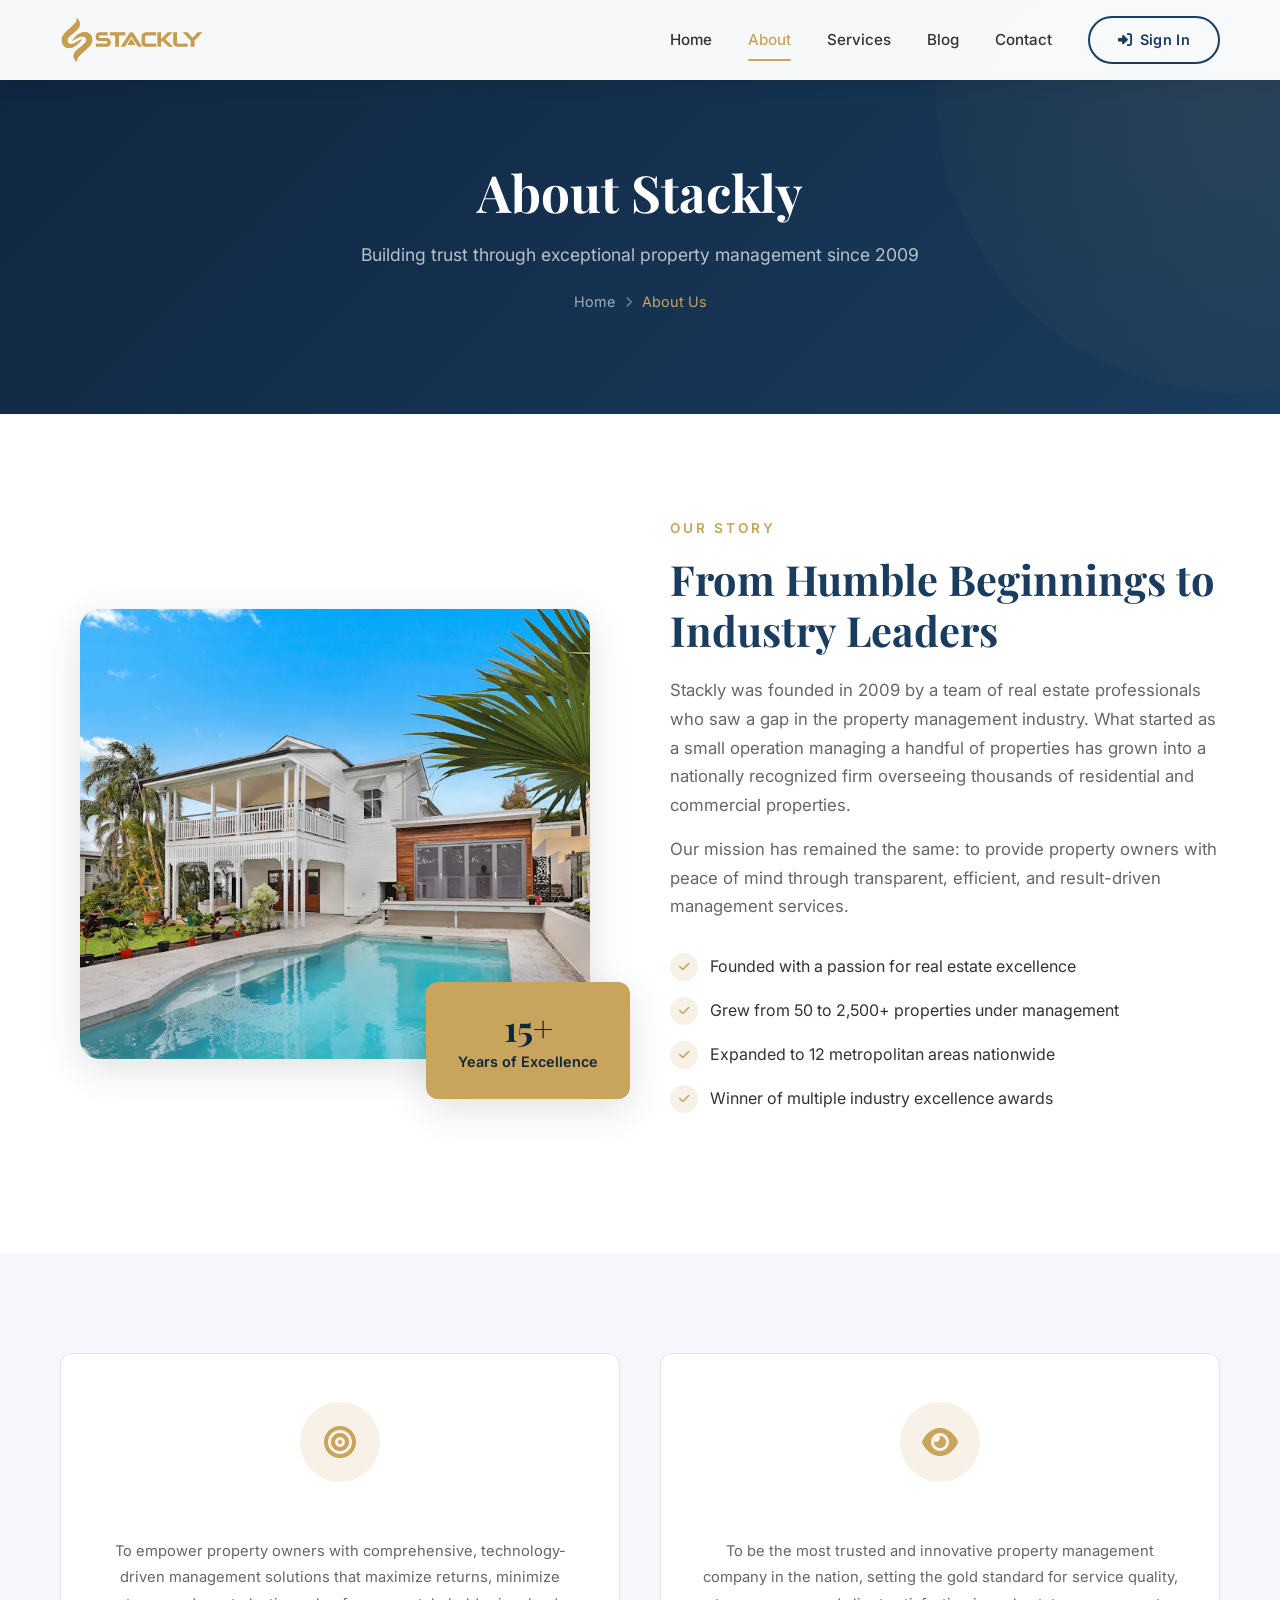
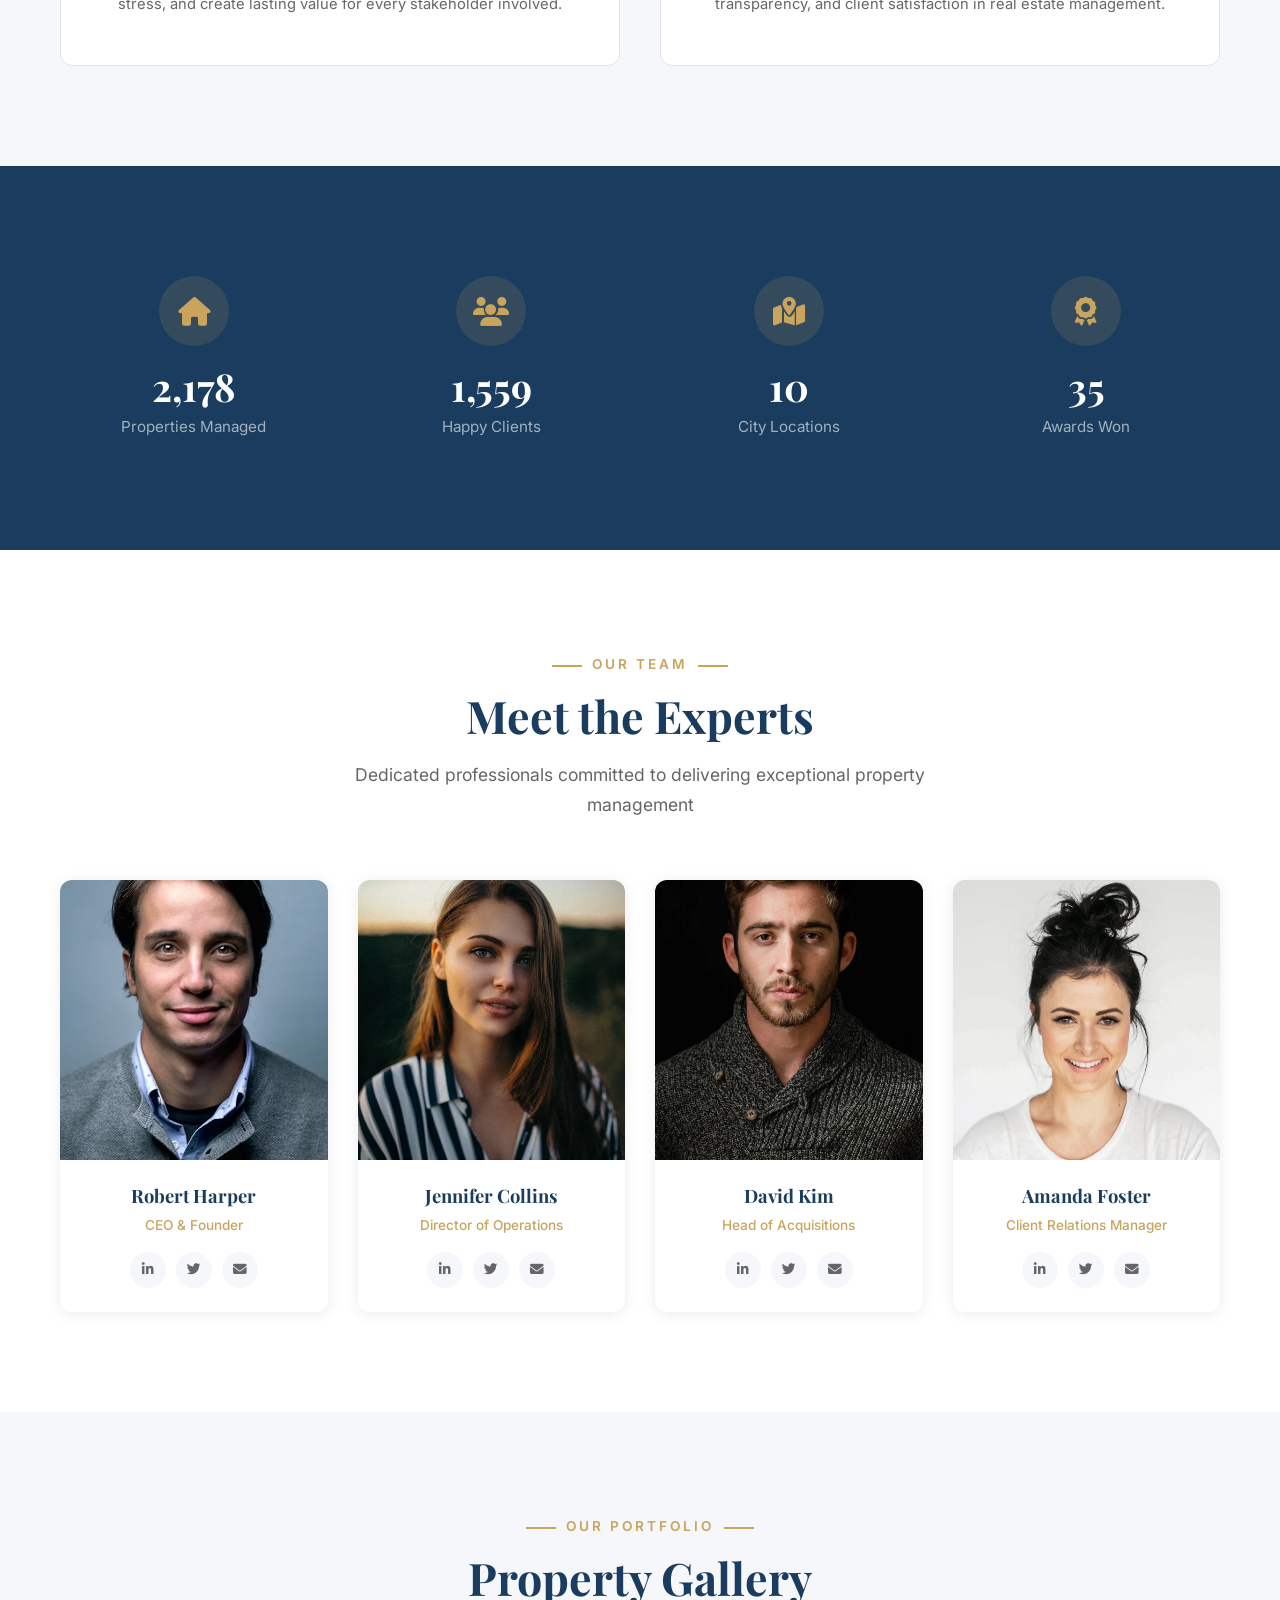
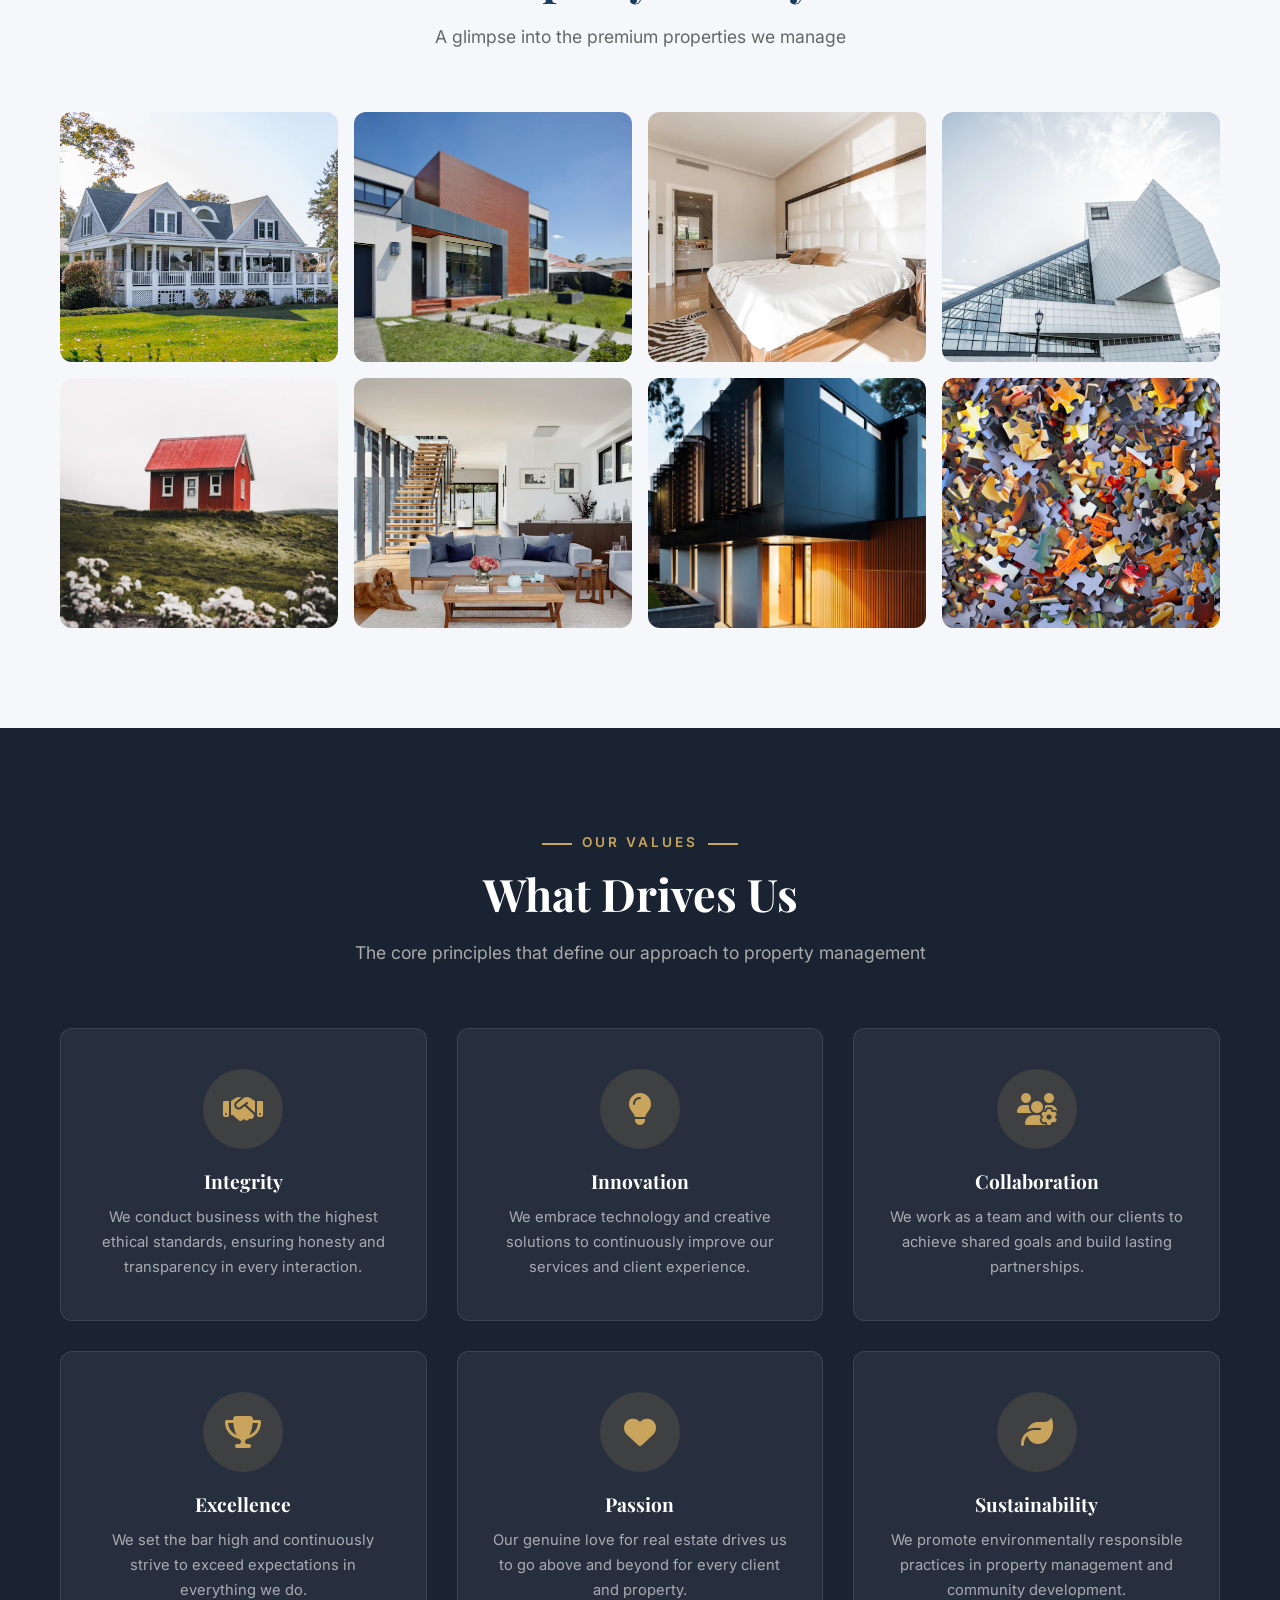
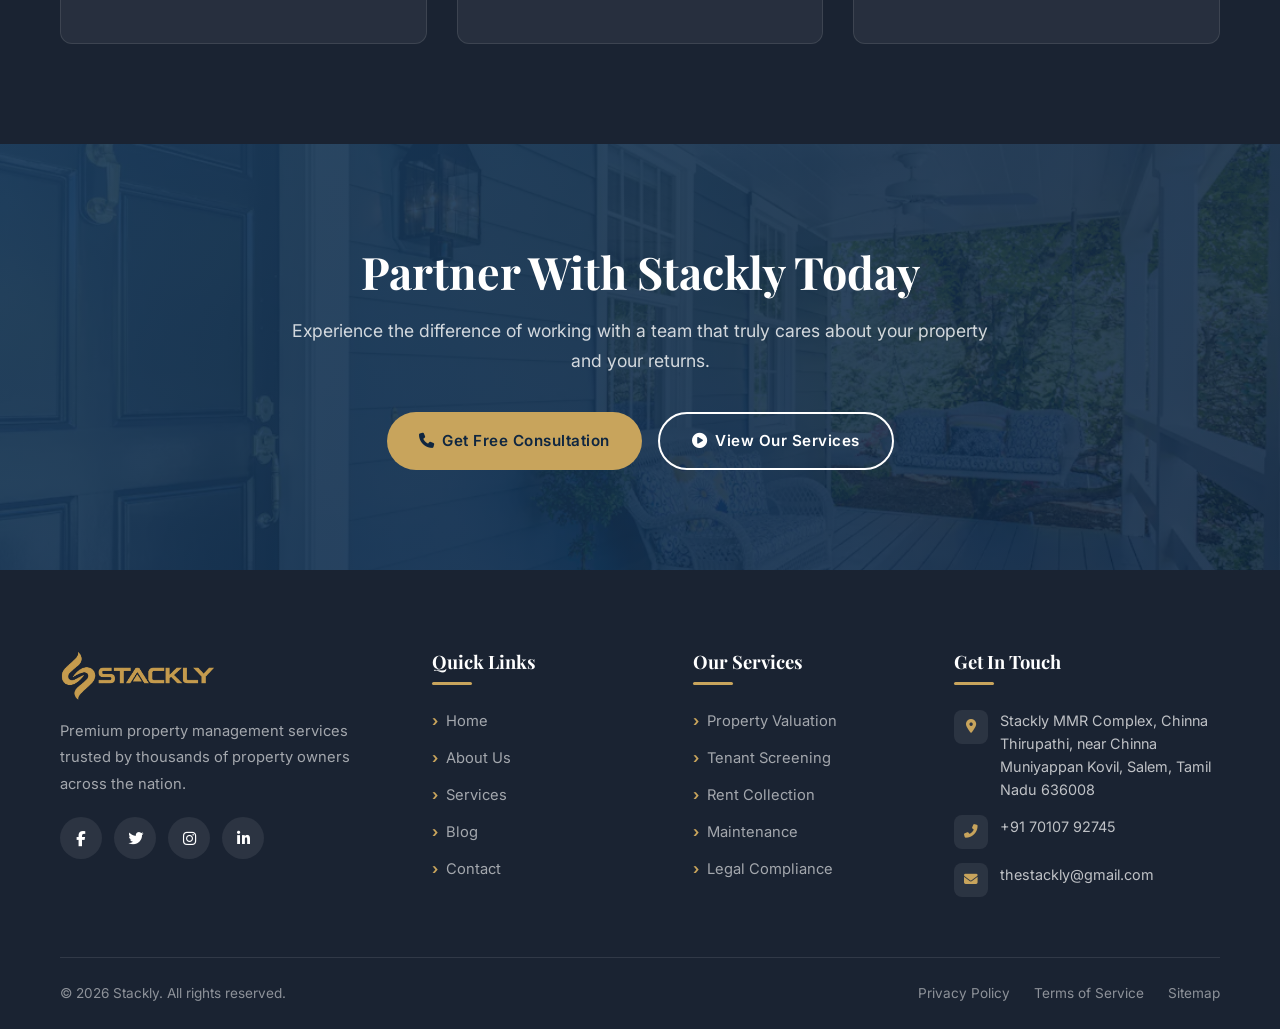
==== about.html @ ff8f80fa "Add files via upload" ====
<!DOCTYPE html>
<html lang="en">
<head>
  <meta charset="UTF-8">
  <meta name="viewport" content="width=device-width, initial-scale=1.0">
  <title>About Us - Stackly Property Management</title>
  <link rel="preconnect" href="https://fonts.googleapis.com">
  <link href="https://fonts.googleapis.com/css2?family=Inter:wght@400;500;600;700&family=Playfair+Display:wght@400;600;700&display=swap" rel="stylesheet">
  <link rel="stylesheet" href="https://cdnjs.cloudflare.com/ajax/libs/font-awesome/6.5.1/css/all.min.css">
  <link rel="stylesheet" href="css/style.css">
</head>
<body>

  <div class="preloader" id="preloader"><div class="preloader-spinner"></div></div>

  <!-- Navigation -->
  <header class="header scrolled" id="header">
    <div class="container">
      <a href="index.html" class="logo">
        <img src="Assets/logo.webp" alt="Stackly" class="logo-img">
      </a>
      <nav class="nav-links" id="navLinks">
        <button class="nav-close" id="navClose" aria-label="Close menu"><i class="fas fa-times"></i></button>
        <a href="index.html">Home</a>
        <a href="about.html" class="active">About</a>
        <a href="services.html">Services</a>
        <a href="blog.html">Blog</a>
        <a href="contact.html">Contact</a>
        <a href="sign-in.html" class="nav-signin"><i class="fas fa-sign-in-alt"></i> Sign In</a>
      </nav>
      <div class="menu-toggle" id="menuToggle"><span></span><span></span><span></span></div>
    </div>
  </header>
  <div class="nav-overlay" id="navOverlay"></div>

  <!-- Section 1: Page Hero -->
  <section class="page-hero">
    <div class="container">
      <h1>About Stackly</h1>
      <p>Building trust through exceptional property management since 2009</p>
      <div class="breadcrumb">
        <a href="404.html">Home</a>
        <i class="fas fa-chevron-right" style="font-size:0.7rem; color:rgba(255,255,255,0.4);"></i>
        <span>About Us</span>
      </div>
    </div>
  </section>

  <!-- Section 2: Story / Split -->
  <section class="section">
    <div class="container">
      <div class="split-section">
        <div class="split-images animate-on-scroll">
          <div class="main-img">
            <img src="Assets/story.webp" alt="Our Story">
          </div>
          <div class="floating-card">
            <h3>15+</h3>
            <p>Years of Excellence</p>
          </div>
        </div>
        <div class="split-content animate-on-scroll animate-delay-2">
          <span class="subtitle">Our Story</span>
          <h2>From Humble Beginnings to Industry Leaders</h2>
          <p>Stackly was founded in 2009 by a team of real estate professionals who saw a gap in the property management industry. What started as a small operation managing a handful of properties has grown into a nationally recognized firm overseeing thousands of residential and commercial properties.</p>
          <p>Our mission has remained the same: to provide property owners with peace of mind through transparent, efficient, and result-driven management services.</p>
          <ul class="check-list">
            <li><i class="fas fa-check"></i> Founded with a passion for real estate excellence</li>
            <li><i class="fas fa-check"></i> Grew from 50 to 2,500+ properties under management</li>
            <li><i class="fas fa-check"></i> Expanded to 12 metropolitan areas nationwide</li>
            <li><i class="fas fa-check"></i> Winner of multiple industry excellence awards</li>
          </ul>
        </div>
      </div>
    </div>
  </section>

  <!-- Section 3: Mission & Vision -->
  <section class="section section-alt">
    <div class="container">
      <div style="display:grid; grid-template-columns:1fr 1fr; gap:40px;">
        <div class="why-card animate-on-scroll" style="background:var(--bg-card); border:1px solid var(--border); border-radius:var(--radius); padding:48px 36px; text-align:center;">
          <div class="icon" style="background:rgba(200,164,92,0.15); margin:0 auto 20px;"><i class="fas fa-bullseye"></i></div>
          <h3>Our Mission</h3>
          <p style="color:var(--text-light); line-height:1.8;">To empower property owners with comprehensive, technology-driven management solutions that maximize returns, minimize stress, and create lasting value for every stakeholder involved.</p>
        </div>
        <div class="why-card animate-on-scroll animate-delay-1" style="background:var(--bg-card); border:1px solid var(--border); border-radius:var(--radius); padding:48px 36px; text-align:center;">
          <div class="icon" style="background:rgba(200,164,92,0.15); margin:0 auto 20px;"><i class="fas fa-eye"></i></div>
          <h3>Our Vision</h3>
          <p style="color:var(--text-light); line-height:1.8;">To be the most trusted and innovative property management company in the nation, setting the gold standard for service quality, transparency, and client satisfaction in real estate management.</p>
        </div>
      </div>
    </div>
  </section>

  <!-- Section 4: Stats -->
  <section class="stats-section">
    <div class="container">
      <div class="stats-grid">
        <div class="stat-item animate-on-scroll">
          <div class="stat-icon"><i class="fas fa-home"></i></div>
          <h3 class="counter" data-target="2547">0</h3>
          <p>Properties Managed</p>
        </div>
        <div class="stat-item animate-on-scroll animate-delay-1">
          <div class="stat-icon"><i class="fas fa-users"></i></div>
          <h3 class="counter" data-target="1823">0</h3>
          <p>Happy Clients</p>
        </div>
        <div class="stat-item animate-on-scroll animate-delay-2">
          <div class="stat-icon"><i class="fas fa-map-marked-alt"></i></div>
          <h3 class="counter" data-target="12">0</h3>
          <p>City Locations</p>
        </div>
        <div class="stat-item animate-on-scroll animate-delay-3">
          <div class="stat-icon"><i class="fas fa-award"></i></div>
          <h3 class="counter" data-target="42">0</h3>
          <p>Awards Won</p>
        </div>
      </div>
    </div>
  </section>

  <!-- Section 5: Team -->
  <section class="section">
    <div class="container">
      <div class="section-header animate-on-scroll">
        <span class="subtitle">Our Team</span>
        <h2>Meet the Experts</h2>
        <p>Dedicated professionals committed to delivering exceptional property management</p>
      </div>
      <div class="team-grid">
        <div class="team-card animate-on-scroll">
          <div class="team-card-img">
            <img src="Assets/team-1.webp" alt="Robert Harper">
          </div>
          <div class="team-card-info">
            <h3>Robert Harper</h3>
            <span>CEO & Founder</span>
            <div class="team-social">
              <a href="404.html"><i class="fab fa-linkedin-in"></i></a>
              <a href="404.html"><i class="fab fa-twitter"></i></a>
              <a href="404.html"><i class="fas fa-envelope"></i></a>
            </div>
          </div>
        </div>
        <div class="team-card animate-on-scroll animate-delay-1">
          <div class="team-card-img">
            <img src="Assets/team-2.webp" alt="Jennifer Collins">
          </div>
          <div class="team-card-info">
            <h3>Jennifer Collins</h3>
            <span>Director of Operations</span>
            <div class="team-social">
              <a href="404.html"><i class="fab fa-linkedin-in"></i></a>
              <a href="404.html"><i class="fab fa-twitter"></i></a>
              <a href="404.html"><i class="fas fa-envelope"></i></a>
            </div>
          </div>
        </div>
        <div class="team-card animate-on-scroll animate-delay-2">
          <div class="team-card-img">
            <img src="Assets/team-3.webp" alt="David Kim">
          </div>
          <div class="team-card-info">
            <h3>David Kim</h3>
            <span>Head of Acquisitions</span>
            <div class="team-social">
              <a href="404.html"><i class="fab fa-linkedin-in"></i></a>
              <a href="404.html"><i class="fab fa-twitter"></i></a>
              <a href="404.html"><i class="fas fa-envelope"></i></a>
            </div>
          </div>
        </div>
        <div class="team-card animate-on-scroll animate-delay-3">
          <div class="team-card-img">
            <img src="Assets/team-4.webp" alt="Amanda Foster">
          </div>
          <div class="team-card-info">
            <h3>Amanda Foster</h3>
            <span>Client Relations Manager</span>
            <div class="team-social">
              <a href="404.html"><i class="fab fa-linkedin-in"></i></a>
              <a href="404.html"><i class="fab fa-twitter"></i></a>
              <a href="404.html"><i class="fas fa-envelope"></i></a>
            </div>
          </div>
        </div>
      </div>
    </div>
  </section>

  <!-- Section 6: Gallery -->
  <section class="section section-alt">
    <div class="container">
      <div class="section-header animate-on-scroll">
        <span class="subtitle">Our Portfolio</span>
        <h2>Property Gallery</h2>
        <p>A glimpse into the premium properties we manage</p>
      </div>
      <div class="gallery-grid">
        <div class="gallery-item animate-on-scroll">
          <img src="Assets/gallery-1.webp" alt="Property 1">
          <div class="gallery-overlay"><i class="fas fa-plus"></i></div>
        </div>
        <div class="gallery-item animate-on-scroll animate-delay-1">
          <img src="Assets/gallery-2.webp" alt="Property 2">
          <div class="gallery-overlay"><i class="fas fa-plus"></i></div>
        </div>
        <div class="gallery-item animate-on-scroll animate-delay-2">
          <img src="Assets/gallery-3.webp" alt="Property 3">
          <div class="gallery-overlay"><i class="fas fa-plus"></i></div>
        </div>
        <div class="gallery-item animate-on-scroll animate-delay-3">
          <img src="Assets/gallery-4.webp" alt="Property 4">
          <div class="gallery-overlay"><i class="fas fa-plus"></i></div>
        </div>
        <div class="gallery-item animate-on-scroll">
          <img src="Assets/gallery-5.webp" alt="Property 5">
          <div class="gallery-overlay"><i class="fas fa-plus"></i></div>
        </div>
        <div class="gallery-item animate-on-scroll animate-delay-1">
          <img src="Assets/gallery-6.webp" alt="Property 6">
          <div class="gallery-overlay"><i class="fas fa-plus"></i></div>
        </div>
        <div class="gallery-item animate-on-scroll animate-delay-2">
          <img src="Assets/gallery-7.webp" alt="Property 7">
          <div class="gallery-overlay"><i class="fas fa-plus"></i></div>
        </div>
        <div class="gallery-item animate-on-scroll animate-delay-3">
          <img src="Assets/gallery-8.webp" alt="Property 8">
          <div class="gallery-overlay"><i class="fas fa-plus"></i></div>
        </div>
      </div>
    </div>
  </section>

  <!-- Section 7: Values -->
  <section class="section section-dark">
    <div class="container">
      <div class="section-header animate-on-scroll">
        <span class="subtitle">Our Values</span>
        <h2>What Drives Us</h2>
        <p>The core principles that define our approach to property management</p>
      </div>
      <div class="why-us-grid">
        <div class="why-card animate-on-scroll">
          <div class="icon"><i class="fas fa-handshake"></i></div>
          <h3>Integrity</h3>
          <p>We conduct business with the highest ethical standards, ensuring honesty and transparency in every interaction.</p>
        </div>
        <div class="why-card animate-on-scroll animate-delay-1">
          <div class="icon"><i class="fas fa-lightbulb"></i></div>
          <h3>Innovation</h3>
          <p>We embrace technology and creative solutions to continuously improve our services and client experience.</p>
        </div>
        <div class="why-card animate-on-scroll animate-delay-2">
          <div class="icon"><i class="fas fa-users-cog"></i></div>
          <h3>Collaboration</h3>
          <p>We work as a team and with our clients to achieve shared goals and build lasting partnerships.</p>
        </div>
        <div class="why-card animate-on-scroll animate-delay-3">
          <div class="icon"><i class="fas fa-trophy"></i></div>
          <h3>Excellence</h3>
          <p>We set the bar high and continuously strive to exceed expectations in everything we do.</p>
        </div>
        <div class="why-card animate-on-scroll animate-delay-4">
          <div class="icon"><i class="fas fa-heart"></i></div>
          <h3>Passion</h3>
          <p>Our genuine love for real estate drives us to go above and beyond for every client and property.</p>
        </div>
        <div class="why-card animate-on-scroll">
          <div class="icon"><i class="fas fa-leaf"></i></div>
          <h3>Sustainability</h3>
          <p>We promote environmentally responsible practices in property management and community development.</p>
        </div>
      </div>
    </div>
  </section>

  <!-- Section 8: CTA -->
  <section class="cta-section">
    <div class="cta-bg">
      <img src="Assets/cta-2.webp" alt="CTA Background">
    </div>
    <div class="cta-overlay"></div>
    <div class="container">
      <div class="cta-content animate-on-scroll">
        <h2>Partner With Stackly Today</h2>
        <p>Experience the difference of working with a team that truly cares about your property and your returns.</p>
        <div class="cta-buttons">
          <a href="404.html" class="btn btn-primary"><i class="fas fa-phone"></i> Get Free Consultation</a>
          <a href="404.html" class="btn btn-outline"><i class="fas fa-play-circle"></i> View Our Services</a>
        </div>
      </div>
    </div>
  </section>

  <!-- Footer -->
  <footer class="footer">
    <div class="container">
      <div class="footer-grid">
        <div class="footer-col footer-about">
          <a href="index.html" class="logo" style="margin-bottom:16px;"><img src="Assets/logo.webp" alt="Stackly" class="logo-img" style="height:52px;"></a>
          <p>Premium property management services trusted by thousands of property owners across the nation.</p>
          <div class="footer-social">
            <a href="404.html"><i class="fab fa-facebook-f"></i></a>
            <a href="404.html"><i class="fab fa-twitter"></i></a>
            <a href="404.html"><i class="fab fa-instagram"></i></a>
            <a href="404.html"><i class="fab fa-linkedin-in"></i></a>
          </div>
        </div>
        
        <div class="footer-col">
          <h3>Quick Links</h3>
          <ul class="footer-links">
            <li><a href="index.html">Home</a></li>
            <li><a href="about.html">About Us</a></li>
            <li><a href="services.html">Services</a></li>
            <li><a href="blog.html">Blog</a></li>
            <li><a href="contact.html">Contact</a></li>
          </ul>
        </div>
        <div class="footer-col">
          <h3>Our Services</h3>
          <ul class="footer-links">
            <li><a href="404.html">Property Valuation</a></li>
            <li><a href="404.html">Tenant Screening</a></li>
            <li><a href="404.html">Rent Collection</a></li>
            <li><a href="404.html">Maintenance</a></li>
            <li><a href="404.html">Legal Compliance</a></li>
          </ul>
        </div>
        <div class="footer-col">
          <h3>Get In Touch</h3>
          <div class="footer-contact">
            <div class="footer-contact-item">
              <span class="fc-icon"><i class="fas fa-map-marker-alt"></i></span>
              <span>Stackly MMR Complex, Chinna Thirupathi, near Chinna Muniyappan Kovil, Salem, Tamil Nadu 636008</span>
            </div>
            <div class="footer-contact-item">
              <span class="fc-icon fc-center"><i class="fas fa-phone-alt"></i></span>
              <a href="404.html">+91 70107 92745</a>
            </div>
            <div class="footer-contact-item">
              <span class="fc-icon fc-center"><i class="fas fa-envelope"></i></span>
              <a href="404.html">thestackly@gmail.com</a>
            </div>
          </div>
        </div>
</div>
      <div class="footer-bottom">
        <p>&copy; 2026 Stackly. All rights reserved.</p>
        <div class="footer-bottom-links">
          <a href="404.html">Privacy Policy</a>
          <a href="404.html">Terms of Service</a>
          <a href="404.html">Sitemap</a>
        </div>
      </div>
    </div>
  </footer>

  <button class="back-to-top" id="backToTop"><i class="fas fa-chevron-up"></i></button>

  <!-- Gallery Lightbox -->
  <div class="gallery-lightbox" id="galleryLightbox">
    <button class="lightbox-close" id="lightboxClose" aria-label="Close"><i class="fas fa-times"></i></button>
    <button class="lightbox-prev" id="lightboxPrev" aria-label="Previous"><i class="fas fa-chevron-left"></i></button>
    <img id="lightboxImg" src="" alt="Gallery Image">
    <button class="lightbox-next" id="lightboxNext" aria-label="Next"><i class="fas fa-chevron-right"></i></button>
  </div>

  <script src="js/script.js"></script>
</body>
</html>
---- css/style.css ----
/* ============================================
   Property Management - Complete Stylesheet
   ============================================ */

/* --- CSS Variables --- */
:root {
  --primary: #1a3c5e;
  --primary-light: #2a5f8f;
  --primary-dark: #0f2640;
  --accent: #c8a45c;
  --accent-light: #dbb96e;
  --accent-dark: #a8873d;
  --text: #333333;
  --text-light: #666666;
  --text-lighter: #999999;
  --bg: #ffffff;
  --bg-alt: #f5f7fa;
  --bg-dark: #1a2332;
  --bg-card: #ffffff;
  --border: #e0e4e8;
  --shadow: 0 2px 15px rgba(0,0,0,0.08);
  --shadow-lg: 0 10px 40px rgba(0,0,0,0.12);
  --shadow-hover: 0 15px 50px rgba(0,0,0,0.15);
  --radius: 12px;
  --radius-sm: 8px;
  --radius-lg: 20px;
  --transition: all 0.3s cubic-bezier(0.4, 0, 0.2, 1);
  --font-main: 'Inter', -apple-system, BlinkMacSystemFont, sans-serif;
  --font-heading: 'Playfair Display', Georgia, serif;
  --container: 1200px;
  --header-height: 80px;
}

/* --- Reset & Base --- */
*, *::before, *::after {
  margin: 0;
  padding: 0;
  box-sizing: border-box;
}

html {
  scroll-behavior: smooth;
  font-size: 16px;
}

body {
  font-family: var(--font-main);
  color: var(--text);
  background: var(--bg);
  line-height: 1.7;
  overflow-x: hidden;
  -webkit-font-smoothing: antialiased;
}

img {
  max-width: 100%;
  height: auto;
  display: block;
}

a {
  text-decoration: none;
  color: inherit;
  transition: var(--transition);
}

ul, ol {
  list-style: none;
}

h1, h2, h3, h4, h5, h6 {
  font-family: var(--font-heading);
  font-weight: 700;
  line-height: 1.25;
  color: var(--primary);
}

.container {
  max-width: var(--container);
  margin: 0 auto;
  padding: 0 20px;
}

/* --- Section Styling --- */
.section {
  padding: 100px 0;
}

.section-alt {
  background: var(--bg-alt);
}

.section-dark {
  background: var(--bg-dark);
  color: #fff;
}

.section-dark h2,
.section-dark h3,
.section-dark h4 {
  color: #fff;
}

.section-header {
  text-align: center;
  margin-bottom: 60px;
}

.section-header .subtitle {
  display: inline-block;
  font-size: 0.85rem;
  font-weight: 600;
  text-transform: uppercase;
  letter-spacing: 3px;
  color: var(--accent);
  margin-bottom: 12px;
  position: relative;
  padding: 0 20px;
}

.section-header .subtitle::before,
.section-header .subtitle::after {
  content: '';
  position: absolute;
  top: 50%;
  width: 30px;
  height: 2px;
  background: var(--accent);
}

.section-header .subtitle::before { left: -20px; }
.section-header .subtitle::after { right: -20px; }

.section-header h2 {
  font-size: 2.8rem;
  margin-bottom: 16px;
  color: var(--primary);
}

.section-dark .section-header h2 {
  color: #fff;
}

.section-header p {
  font-size: 1.1rem;
  color: var(--text-light);
  max-width: 600px;
  margin: 0 auto;
}

.section-dark .section-header p {
  color: #aaa;
}

/* --- Buttons --- */
.btn {
  display: inline-flex;
  align-items: center;
  gap: 8px;
  padding: 14px 32px;
  border-radius: 50px;
  font-weight: 600;
  font-size: 0.95rem;
  letter-spacing: 0.5px;
  cursor: pointer;
  border: none;
  transition: var(--transition);
  font-family: var(--font-main);
}

.btn-primary {
  background: var(--accent);
  color: var(--primary-dark);
}

.btn-primary:hover {
  background: var(--accent-light);
  transform: translateY(-2px);
  box-shadow: 0 8px 25px rgba(200,164,92,0.35);
}

.btn-outline {
  background: transparent;
  color: #fff;
  border: 2px solid #fff;
}

.btn-outline:hover {
  background: #fff;
  color: var(--primary);
}

.btn-outline-dark {
  background: transparent;
  color: var(--primary);
  border: 2px solid var(--primary);
}

.btn-outline-dark:hover {
  background: var(--primary);
  color: #fff;
}

.btn-white {
  background: #fff;
  color: var(--primary);
}

.btn-white:hover {
  background: var(--accent);
  color: var(--primary-dark);
  transform: translateY(-2px);
}

.btn-sm {
  padding: 10px 24px;
  font-size: 0.85rem;
}

.btn-icon {
  width: 50px;
  height: 50px;
  border-radius: 50%;
  display: inline-flex;
  align-items: center;
  justify-content: center;
  padding: 0;
  font-size: 1.2rem;
}

/* --- Header / Navigation --- */
.header {
  position: fixed;
  top: 0;
  left: 0;
  width: 100%;
  z-index: 1000;
  background: transparent;
  transition: var(--transition);
  height: var(--header-height);
}

.header.scrolled {
  background: rgba(255,255,255,0.97);
  box-shadow: 0 2px 20px rgba(0,0,0,0.1);
  backdrop-filter: blur(10px);
}

.header .container {
  display: flex;
  align-items: center;
  justify-content: space-between;
  height: var(--header-height);
}

.logo {
  display: flex;
  align-items: center;
  gap: 10px;
  font-size: 1.5rem;
  font-weight: 700;
  font-family: var(--font-heading);
}

.logo-icon {
  width: 42px;
  height: 42px;
  background: var(--accent);
  border-radius: var(--radius-sm);
  display: flex;
  align-items: center;
  justify-content: center;
  color: var(--primary-dark);
  font-size: 1.2rem;
}

.logo span {
  color: var(--accent);
}

/* Logo Image (webp) */
.logo-img {
  height: 48px;
  width: auto;
  display: block;
}

.header:not(.scrolled) .logo {
  color: #fff;
}

.logo {
  line-height: 1;
}

.nav-links {
  display: flex;
  align-items: center;
  gap: 36px;
}

.nav-links a {
  font-weight: 500;
  font-size: 0.95rem;
  position: relative;
  padding: 4px 0;
}

.header:not(.scrolled) .nav-links a {
  color: rgba(255,255,255,0.9);
}

.header:not(.scrolled) .nav-links a:hover {
  color: var(--accent);
}

.header.scrolled .nav-links a {
  color: var(--text);
}

.header.scrolled .nav-links a:hover {
  color: var(--accent);
}

.nav-links a:not(.nav-signin)::after {
  content: '';
  position: absolute;
  bottom: -2px;
  left: 0;
  width: 0;
  height: 2px;
  background: var(--accent);
  transition: var(--transition);
}

.nav-links a:not(.nav-signin):hover::after,
.nav-links a:not(.nav-signin).active::after {
  width: 100%;
}

.nav-links a.active {
  color: var(--accent) !important;
}

.header .btn {
  padding: 10px 26px;
  font-size: 0.9rem;
}

.header:not(.scrolled) .btn-outline {
  border-color: rgba(255,255,255,0.5);
  color: #fff;
}

/* Premium Navbar Sign In Button */
.nav-links .nav-signin {
  padding: 10px 28px;
  border: 2px solid var(--accent);
  border-radius: 50px;
  background: transparent;
  color: var(--accent);
  font-size: 0.9rem;
  font-weight: 600;
  letter-spacing: 0.3px;
  display: inline-flex;
  align-items: center;
  gap: 8px;
  transition: var(--transition);
}

.header:not(.scrolled) .nav-links .nav-signin {
  border-color: rgba(255,255,255,0.5);
  color: #fff;
}

.header.scrolled .nav-links .nav-signin {
  color: var(--primary);
  border-color: var(--primary);
}

.nav-links .nav-signin:hover {
  background: var(--accent);
  border-color: var(--accent);
  color: var(--primary-dark);
  transform: translateY(-2px);
  box-shadow: 0 8px 25px rgba(200,164,92,0.35);
}

.header:not(.scrolled) .nav-links .nav-signin:hover {
  background: var(--accent);
  border-color: var(--accent);
  color: var(--primary-dark);
}

.header.scrolled .nav-links .nav-signin:hover {
  background: var(--accent);
  border-color: var(--accent);
  color: var(--primary-dark);
}

/* Mobile Menu Toggle */
.menu-toggle {
  display: none;
  flex-direction: column;
  gap: 5px;
  cursor: pointer;
  padding: 5px;
  z-index: 1001;
}

.menu-toggle span {
  width: 28px;
  height: 3px;
  background: var(--primary);
  border-radius: 3px;
  transition: var(--transition);
}

.header:not(.scrolled) .menu-toggle span {
  background: #fff;
}

.menu-toggle.active span:nth-child(1) {
  transform: rotate(45deg) translate(5px, 6px);
}

.menu-toggle.active span:nth-child(2) {
  opacity: 0;
}

.menu-toggle.active span:nth-child(3) {
  transform: rotate(-45deg) translate(5px, -6px);
}

/* --- Hero Section --- */
.hero {
  position: relative;
  min-height: 100vh;
  display: flex;
  align-items: center;
  overflow: hidden;
  padding-top: var(--header-height);
}

.hero-slider {
  position: absolute;
  inset: 0;
  z-index: 0;
}

.hero-slide {
  position: absolute;
  inset: 0;
  opacity: 0;
  transition: opacity 1.2s ease;
}

.hero-slide.active {
  opacity: 1;
}

.hero-slide img {
  width: 100%;
  height: 100%;
  object-fit: cover;
}

.hero-overlay {
  position: absolute;
  inset: 0;
  background: linear-gradient(135deg, rgba(15,38,64,0.85) 0%, rgba(26,60,94,0.7) 50%, rgba(15,38,64,0.6) 100%);
  z-index: 1;
}

.hero-content {
  position: relative;
  z-index: 2;
  max-width: 680px;
  padding: 0 20px;
}

.hero-badge {
  display: inline-flex;
  align-items: center;
  gap: 8px;
  background: rgba(200,164,92,0.2);
  border: 1px solid rgba(200,164,92,0.4);
  color: var(--accent);
  padding: 8px 20px;
  border-radius: 50px;
  font-size: 0.85rem;
  font-weight: 600;
  letter-spacing: 1px;
  text-transform: uppercase;
  margin-bottom: 24px;
  backdrop-filter: blur(5px);
}

.hero h1 {
  font-size: 4rem;
  color: #fff;
  margin-bottom: 20px;
  line-height: 1.15;
}

.hero h1 span {
  color: var(--accent);
}

.hero p {
  font-size: 1.2rem;
  color: rgba(255,255,255,0.85);
  margin-bottom: 36px;
  line-height: 1.8;
}

.hero-buttons {
  display: flex;
  gap: 16px;
  flex-wrap: wrap;
}

.hero-stats {
  display: flex;
  gap: 50px;
  margin-top: 60px;
  padding-top: 40px;
  border-top: 1px solid rgba(255,255,255,0.15);
}

.hero-stat h3 {
  font-size: 2.5rem;
  color: var(--accent);
  font-family: var(--font-heading);
}

.hero-stat p {
  font-size: 0.9rem;
  color: rgba(255,255,255,0.7);
  margin-bottom: 0;
}

.hero-slide-nav {
  position: absolute;
  bottom: 40px;
  left: 50%;
  transform: translateX(-50%);
  z-index: 3;
  display: flex;
  gap: 12px;
}

.hero-slide-nav button {
  width: 14px;
  height: 14px;
  border-radius: 50%;
  border: 2px solid rgba(255,255,255,0.5);
  background: transparent;
  cursor: pointer;
  transition: var(--transition);
}

.hero-slide-nav button.active {
  background: var(--accent);
  border-color: var(--accent);
  transform: scale(1.2);
}

/* Hero Search Bar */
.hero-search {
  position: absolute;
  bottom: -30px;
  left: 50%;
  transform: translateX(-50%);
  z-index: 10;
  background: #fff;
  border-radius: var(--radius-lg);
  box-shadow: var(--shadow-lg);
  padding: 8px;
  display: flex;
  gap: 8px;
  width: 90%;
  max-width: 900px;
}

.hero-search .search-field {
  flex: 1;
  padding: 14px 20px;
  display: flex;
  flex-direction: column;
  gap: 2px;
  border-right: 1px solid var(--border);
}

.hero-search .search-field:last-of-type {
  border-right: none;
}

.hero-search .search-field label {
  font-size: 0.75rem;
  font-weight: 600;
  text-transform: uppercase;
  letter-spacing: 1px;
  color: var(--text-lighter);
}

.hero-search .search-field select,
.hero-search .search-field input {
  border: none;
  outline: none;
  font-size: 0.95rem;
  font-family: var(--font-main);
  color: var(--text);
  background: transparent;
  cursor: pointer;
}

.hero-search .btn {
  align-self: center;
  padding: 16px 36px;
}

/* --- Stats Section --- */
.stats-section {
  padding: 80px 0;
  background: var(--primary);
  position: relative;
  z-index: 5;
}

.stats-grid {
  display: grid;
  grid-template-columns: repeat(4, 1fr);
  gap: 30px;
}

.stat-item {
  text-align: center;
  padding: 30px 20px;
  border-radius: var(--radius);
  transition: var(--transition);
}

.stat-item:hover {
  background: rgba(255,255,255,0.08);
}

.stat-icon {
  width: 70px;
  height: 70px;
  margin: 0 auto 16px;
  background: rgba(200,164,92,0.15);
  border-radius: 50%;
  display: flex;
  align-items: center;
  justify-content: center;
  font-size: 1.8rem;
  color: var(--accent);
}

.stat-item h3 {
  font-size: 2.4rem;
  color: #fff;
  margin-bottom: 4px;
}

.stat-item p {
  color: rgba(255,255,255,0.6);
  font-size: 0.95rem;
}

/* --- Featured Properties --- */
.properties-grid {
  display: grid;
  grid-template-columns: repeat(3, 1fr);
  gap: 30px;
}

.property-card {
  background: var(--bg-card);
  border-radius: var(--radius);
  overflow: hidden;
  box-shadow: var(--shadow);
  transition: var(--transition);
  position: relative;
}

.property-card:hover {
  transform: translateY(-8px);
  box-shadow: var(--shadow-hover);
}

.property-img {
  position: relative;
  height: 260px;
  overflow: hidden;
}

.property-img img {
  width: 100%;
  height: 100%;
  object-fit: cover;
  transition: transform 0.5s ease;
}

.property-card:hover .property-img img {
  transform: scale(1.08);
}

.property-badge {
  position: absolute;
  top: 16px;
  left: 16px;
  padding: 6px 16px;
  border-radius: 50px;
  font-size: 0.78rem;
  font-weight: 600;
  text-transform: uppercase;
  letter-spacing: 0.5px;
  z-index: 2;
}

.badge-sale {
  background: var(--accent);
  color: var(--primary-dark);
}

.badge-rent {
  background: var(--primary);
  color: #fff;
}

.badge-featured {
  background: #e74c3c;
  color: #fff;
}

.property-fav {
  position: absolute;
  top: 16px;
  right: 16px;
  width: 40px;
  height: 40px;
  background: rgba(255,255,255,0.9);
  border-radius: 50%;
  display: flex;
  align-items: center;
  justify-content: center;
  cursor: pointer;
  z-index: 2;
  transition: var(--transition);
  border: none;
  font-size: 1rem;
  color: var(--text-light);
}

.property-fav:hover,
.property-fav.active {
  background: #e74c3c;
  color: #fff;
}

.property-info {
  padding: 24px;
}

.property-location {
  display: flex;
  align-items: center;
  gap: 4px;
  font-size: 0.85rem;
  color: var(--text-lighter);
  margin-bottom: 8px;
}

.property-info h3 {
  font-size: 1.25rem;
  margin-bottom: 12px;
  transition: var(--transition);
}

.property-card:hover .property-info h3 {
  color: var(--accent);
}

.property-features {
  display: flex;
  gap: 20px;
  padding: 14px 0;
  border-top: 1px solid var(--border);
  border-bottom: 1px solid var(--border);
  margin-bottom: 16px;
}

.property-features span {
  display: flex;
  align-items: center;
  gap: 6px;
  font-size: 0.85rem;
  color: var(--text-light);
}

.property-features span i {
  color: var(--accent);
}

.property-footer {
  display: flex;
  align-items: center;
  justify-content: space-between;
}

.property-price {
  font-size: 1.4rem;
  font-weight: 700;
  color: var(--primary);
}

.property-price small {
  font-size: 0.8rem;
  font-weight: 400;
  color: var(--text-lighter);
}

/* --- About Preview / Split Section --- */
.split-section {
  display: grid;
  grid-template-columns: 1fr 1fr;
  gap: 60px;
  align-items: center;
}

.split-images {
  position: relative;
  padding: 20px;
}

.split-images .main-img {
  border-radius: var(--radius-lg);
  overflow: hidden;
  box-shadow: var(--shadow-lg);
}

.split-images .main-img img {
  width: 100%;
  height: 450px;
  object-fit: cover;
}

.split-images .floating-card {
  position: absolute;
  bottom: -20px;
  right: -20px;
  background: var(--accent);
  color: var(--primary-dark);
  padding: 24px 32px;
  border-radius: var(--radius);
  box-shadow: var(--shadow-lg);
  text-align: center;
}

.split-images .floating-card h3 {
  font-size: 2.2rem;
  color: var(--primary-dark);
}

.split-images .floating-card p {
  font-size: 0.9rem;
  font-weight: 600;
}

.split-content .subtitle {
  display: inline-block;
  font-size: 0.85rem;
  font-weight: 600;
  text-transform: uppercase;
  letter-spacing: 3px;
  color: var(--accent);
  margin-bottom: 12px;
}

.split-content h2 {
  font-size: 2.6rem;
  margin-bottom: 20px;
}

.split-content p {
  color: var(--text-light);
  margin-bottom: 16px;
  font-size: 1.05rem;
}

.split-content .check-list {
  margin: 24px 0 32px;
}

.split-content .check-list li {
  display: flex;
  align-items: center;
  gap: 12px;
  padding: 8px 0;
  font-size: 1rem;
  color: var(--text);
}

.split-content .check-list li i {
  width: 28px;
  height: 28px;
  background: rgba(200,164,92,0.15);
  border-radius: 50%;
  display: flex;
  align-items: center;
  justify-content: center;
  color: var(--accent);
  font-size: 0.75rem;
  flex-shrink: 0;
}

/* --- Services Section --- */
.services-grid {
  display: grid;
  grid-template-columns: repeat(4, 1fr);
  gap: 24px;
}

.service-card {
  background: var(--bg-card);
  padding: 40px 28px;
  border-radius: var(--radius);
  text-align: center;
  box-shadow: var(--shadow);
  transition: var(--transition);
  position: relative;
  overflow: hidden;
}

.service-card::before {
  content: '';
  position: absolute;
  top: 0;
  left: 0;
  width: 100%;
  height: 4px;
  background: var(--accent);
  transform: scaleX(0);
  transition: var(--transition);
}

.service-card:hover {
  transform: translateY(-8px);
  box-shadow: var(--shadow-hover);
}

.service-card:hover::before {
  transform: scaleX(1);
}

.service-icon {
  width: 80px;
  height: 80px;
  margin: 0 auto 20px;
  background: linear-gradient(135deg, rgba(200,164,92,0.1), rgba(200,164,92,0.05));
  border-radius: 50%;
  display: flex;
  align-items: center;
  justify-content: center;
  font-size: 2rem;
  color: var(--accent);
  transition: var(--transition);
}

.service-card:hover .service-icon {
  background: var(--accent);
  color: #fff;
  transform: scale(1.1);
}

.service-card h3 {
  font-size: 1.2rem;
  margin-bottom: 12px;
}

.service-card p {
  color: var(--text-light);
  font-size: 0.92rem;
  line-height: 1.7;
}

.service-card .learn-more {
  display: inline-flex;
  align-items: center;
  gap: 6px;
  margin-top: 16px;
  color: var(--accent);
  font-weight: 600;
  font-size: 0.9rem;
}

.service-card .learn-more:hover {
  gap: 10px;
}

/* --- Why Choose Us --- */
.why-us-grid {
  display: grid;
  grid-template-columns: repeat(3, 1fr);
  gap: 30px;
}

.why-card {
  background: rgba(255,255,255,0.06);
  border: 1px solid rgba(255,255,255,0.1);
  border-radius: var(--radius);
  padding: 40px 30px;
  text-align: center;
  transition: var(--transition);
}

.why-card:hover {
  background: rgba(255,255,255,0.1);
  transform: translateY(-5px);
}

.why-card .icon {
  width: 80px;
  height: 80px;
  margin: 0 auto 20px;
  background: rgba(200,164,92,0.15);
  border-radius: 50%;
  display: flex;
  align-items: center;
  justify-content: center;
  font-size: 2rem;
  color: var(--accent);
}

.why-card h3 {
  color: #fff;
  font-size: 1.2rem;
  margin-bottom: 12px;
}

.why-card p {
  color: rgba(255,255,255,0.6);
  font-size: 0.92rem;
  line-height: 1.7;
}

/* --- Testimonials --- */
.testimonials-grid {
  display: grid;
  grid-template-columns: repeat(3, 1fr);
  gap: 30px;
}

.testimonial-card {
  background: var(--bg-card);
  border-radius: var(--radius);
  padding: 36px;
  box-shadow: var(--shadow);
  transition: var(--transition);
  position: relative;
}

.testimonial-card:hover {
  transform: translateY(-5px);
  box-shadow: var(--shadow-hover);
}

.testimonial-card .quote-icon {
  font-size: 3rem;
  color: var(--accent);
  opacity: 0.3;
  margin-bottom: 16px;
  font-family: Georgia, serif;
  line-height: 1;
}

.testimonial-card p {
  color: var(--text-light);
  font-size: 0.95rem;
  line-height: 1.8;
  margin-bottom: 24px;
  font-style: italic;
}

.testimonial-author {
  display: flex;
  align-items: center;
  gap: 14px;
}

.testimonial-author img {
  width: 56px;
  height: 56px;
  border-radius: 50%;
  object-fit: cover;
  border: 3px solid var(--accent);
}

.testimonial-author h4 {
  font-size: 1rem;
  margin-bottom: 2px;
}

.testimonial-author span {
  font-size: 0.82rem;
  color: var(--text-lighter);
}

.testimonial-stars {
  color: var(--accent);
  font-size: 0.85rem;
  margin-bottom: 12px;
}

/* --- CTA Section --- */
.cta-section {
  position: relative;
  padding: 100px 0;
  overflow: hidden;
}

.cta-bg {
  position: absolute;
  inset: 0;
}

.cta-bg img {
  width: 100%;
  height: 100%;
  object-fit: cover;
}

.cta-overlay {
  position: absolute;
  inset: 0;
  background: linear-gradient(135deg, rgba(26,60,94,0.92), rgba(15,38,64,0.88));
}

.cta-content {
  position: relative;
  z-index: 2;
  text-align: center;
  max-width: 700px;
  margin: 0 auto;
}

.cta-content h2 {
  font-size: 2.8rem;
  color: #fff;
  margin-bottom: 16px;
}

.cta-content p {
  color: rgba(255,255,255,0.8);
  font-size: 1.1rem;
  margin-bottom: 36px;
}

.cta-buttons {
  display: flex;
  justify-content: center;
  gap: 16px;
  flex-wrap: wrap;
}

/* --- Partners / Clients --- */
.partners-section {
  padding: 60px 0;
  border-bottom: 1px solid var(--border);
}

.partners-logos {
  display: flex;
  align-items: center;
  justify-content: space-around;
  flex-wrap: wrap;
  gap: 30px;
  opacity: 0.5;
}

.partners-logos img {
  height: 40px;
  filter: grayscale(100%);
  transition: var(--transition);
}

.partners-logos img:hover {
  filter: grayscale(0%);
  opacity: 1;
}

/* --- Blog Section --- */
.blog-grid {
  display: grid;
  grid-template-columns: repeat(3, 1fr);
  gap: 30px;
}

.blog-card {
  background: var(--bg-card);
  border-radius: var(--radius);
  overflow: hidden;
  box-shadow: var(--shadow);
  transition: var(--transition);
}

.blog-card:hover {
  transform: translateY(-5px);
  box-shadow: var(--shadow-hover);
}

.blog-card-img {
  height: 220px;
  overflow: hidden;
  position: relative;
}

.blog-card-img img {
  width: 100%;
  height: 100%;
  object-fit: cover;
  transition: transform 0.5s ease;
}

.blog-card:hover .blog-card-img img {
  transform: scale(1.08);
}

.blog-card-date {
  position: absolute;
  bottom: 16px;
  left: 16px;
  background: var(--accent);
  color: var(--primary-dark);
  padding: 8px 16px;
  border-radius: var(--radius-sm);
  font-weight: 600;
  font-size: 0.82rem;
}

.blog-card-content {
  padding: 24px;
}

.blog-card-tag {
  display: inline-block;
  padding: 4px 12px;
  background: rgba(200,164,92,0.12);
  color: var(--accent-dark);
  border-radius: 50px;
  font-size: 0.78rem;
  font-weight: 600;
  text-transform: uppercase;
  letter-spacing: 0.5px;
  margin-bottom: 12px;
}

.blog-card-content h3 {
  font-size: 1.2rem;
  margin-bottom: 10px;
  transition: var(--transition);
  line-height: 1.4;
}

.blog-card:hover .blog-card-content h3 {
  color: var(--accent);
}

.blog-card-content p {
  color: var(--text-light);
  font-size: 0.92rem;
  line-height: 1.7;
  margin-bottom: 16px;
}

.blog-card-footer {
  display: flex;
  align-items: center;
  justify-content: space-between;
}

.blog-card-author {
  display: flex;
  align-items: center;
  gap: 10px;
}

.blog-card-author img {
  width: 36px;
  height: 36px;
  border-radius: 50%;
  object-fit: cover;
}

.blog-card-author span {
  font-size: 0.85rem;
  font-weight: 500;
}

.blog-read-more {
  display: inline-flex;
  align-items: center;
  gap: 6px;
  color: var(--accent);
  font-weight: 600;
  font-size: 0.88rem;
}

.blog-read-more:hover {
  gap: 10px;
}

/* --- Testimonial Slider (horizontal) --- */
.testimonial-slider {
  position: relative;
  overflow: hidden;
}

.testimonial-track {
  display: flex;
  transition: transform 0.5s ease;
}

.testimonial-track .testimonial-card {
  min-width: calc(33.333% - 20px);
  margin: 0 10px;
}

/* --- Contact Section --- */
.contact-grid {
  display: grid;
  grid-template-columns: 1fr 1.2fr;
  gap: 50px;
}

.contact-info-grid {
  display: grid;
  grid-template-columns: repeat(4, 1fr);
  gap: 24px;
}

.contact-info-card {
  display: flex;
  gap: 16px;
  padding: 24px;
  background: var(--bg-card);
  border-radius: var(--radius);
  box-shadow: var(--shadow);
  margin-bottom: 20px;
  transition: var(--transition);
}

.contact-info-card:hover {
  transform: translateX(5px);
  box-shadow: var(--shadow-hover);
}

.contact-info-icon {
  width: 60px;
  height: 60px;
  background: linear-gradient(135deg, var(--accent), var(--accent-light));
  border-radius: var(--radius-sm);
  display: flex;
  align-items: center;
  justify-content: center;
  font-size: 1.3rem;
  color: var(--primary-dark);
  flex-shrink: 0;
}

.contact-info-card h4 {
  font-size: 1rem;
  margin-bottom: 4px;
}

.contact-info-card p {
  color: var(--text-light);
  font-size: 0.92rem;
}

.contact-form {
  background: var(--bg-card);
  padding: 40px;
  border-radius: var(--radius);
  box-shadow: var(--shadow);
}

.form-group {
  margin-bottom: 20px;
}

.form-group label {
  display: block;
  margin-bottom: 6px;
  font-weight: 500;
  font-size: 0.9rem;
  color: var(--text);
}

.form-group input,
.form-group select,
.form-group textarea {
  width: 100%;
  padding: 14px 18px;
  border: 2px solid var(--border);
  border-radius: var(--radius-sm);
  font-size: 0.95rem;
  font-family: var(--font-main);
  color: var(--text);
  transition: var(--transition);
  background: var(--bg);
}

.form-group input:focus,
.form-group select:focus,
.form-group textarea:focus {
  outline: none;
  border-color: var(--accent);
  box-shadow: 0 0 0 4px rgba(200,164,92,0.15);
}

.form-group textarea {
  height: 140px;
  resize: vertical;
}

.form-row {
  display: grid;
  grid-template-columns: 1fr 1fr;
  gap: 20px;
}

/* --- Map Section --- */
.map-section {
  height: 400px;
  background: var(--bg-alt);
  display: flex;
  align-items: center;
  justify-content: center;
  position: relative;
}

.map-placeholder {
  width: 100%;
  height: 100%;
  background: linear-gradient(135deg, #e8edf2, #d1d9e6);
  display: flex;
  align-items: center;
  justify-content: center;
  flex-direction: column;
  gap: 12px;
  color: var(--text-light);
}

.map-placeholder i {
  font-size: 3rem;
  color: var(--accent);
}

.map-brand-badge {
  width: 56px;
  height: 56px;
  display: flex;
  align-items: center;
  justify-content: center;
  background: var(--primary);
  color: #fff;
  border-radius: 14px;
  font-size: 1.4rem;
  box-shadow: 0 8px 20px rgba(26, 60, 94, 0.25);
}

.map-overlay-brand {
  position: absolute;
  top: 16px;
  left: 16px;
  right: 16px;
  display: flex;
  align-items: center;
  gap: 10px;
  background: #fff;
  padding: 14px 18px;
  border-radius: var(--radius);
  box-shadow: 0 8px 24px rgba(15, 38, 64, 0.12);
  z-index: 2;
}

.map-overlay-brand h3 {
  color: var(--primary);
  font-family: var(--font-heading);
  font-size: 1.2rem;
  margin: 0;
}

.map-overlay-brand p {
  margin: 0;
  font-size: 0.8rem;
  color: var(--text-light);
}

.map-overlay-brand .map-brand-badge {
  width: 44px;
  height: 44px;
  font-size: 1.1rem;
}

.map-brand-main .map-brand-badge {
  margin: 0 auto 8px;
}

/* --- Footer --- */
.footer {
  background: var(--bg-dark);
  color: #fff;
  padding: 80px 0 0;
}

.footer-grid {
  display: grid;
  grid-template-columns: 1.5fr 1fr 1fr 1.2fr;
  align-items: start;
  gap: 40px;
  padding-bottom: 60px;
  border-bottom: 1px solid rgba(255,255,255,0.1);
}

.footer-col h3 {
  color: #fff;
  font-size: 1.15rem;
  margin-bottom: 24px;
  position: relative;
  padding-bottom: 12px;
}

.footer-col h3::after {
  content: '';
  position: absolute;
  bottom: 0;
  left: 0;
  width: 40px;
  height: 3px;
  background: var(--accent);
  border-radius: 3px;
}

.footer-about p {
  color: rgba(255,255,255,0.6);
  font-size: 0.92rem;
  line-height: 1.8;
  margin-bottom: 20px;
}

.footer-social {
  display: flex;
  gap: 12px;
}

.footer-social a {
  width: 42px;
  height: 42px;
  background: rgba(255,255,255,0.08);
  border-radius: 50%;
  display: flex;
  align-items: center;
  justify-content: center;
  color: #fff;
  font-size: 0.95rem;
  transition: var(--transition);
}

.footer-social a:hover {
  background: var(--accent);
  color: var(--primary-dark);
  transform: translateY(-3px);
}

.footer-contact {
  display: grid;
  grid-template-columns: 1fr;
  gap: 14px;
  margin: 24px 0 0;
}

.footer-contact-item {
  display: flex;
  align-items: flex-start;
  gap: 12px;
  color: rgba(255,255,255,0.72);
  font-size: 0.9rem;
  line-height: 1.6;
}

.footer-contact-item .fc-icon {
  flex-shrink: 0;
  width: 34px;
  height: 34px;
  border-radius: 8px;
  background: rgba(255,255,255,0.08);
  color: var(--accent);
  display: flex;
  align-items: center;
  justify-content: center;
  font-size: 0.85rem;
  margin-top: 1px;
}

.footer-contact-item .fc-icon.fc-center {
  margin-top: 0;
}

.footer-contact-item a {
  color: rgba(255,255,255,0.72);
  transition: color var(--transition);
}

.footer-contact-item a:hover {
  color: var(--accent);
}

.footer-links li {
  margin-bottom: 12px;
}

.footer-links a {
  color: rgba(255,255,255,0.6);
  font-size: 0.92rem;
  display: flex;
  align-items: center;
  gap: 8px;
}

.footer-links a::before {
  content: '›';
  color: var(--accent);
  font-weight: 700;
}

.footer-links a:hover {
  color: var(--accent);
  padding-left: 6px;
}

.footer-newsletter p {
  color: rgba(255,255,255,0.6);
  font-size: 0.92rem;
  margin-bottom: 20px;
  line-height: 1.7;
}

.footer-newsletter-form {
  display: flex;
  gap: 8px;
}

.footer-newsletter-form input {
  flex: 1;
  padding: 12px 18px;
  border: 1px solid rgba(255,255,255,0.15);
  border-radius: 50px;
  background: rgba(255,255,255,0.06);
  color: #fff;
  font-size: 0.9rem;
  font-family: var(--font-main);
  outline: none;
}

.footer-newsletter-form input::placeholder {
  color: rgba(255,255,255,0.4);
}

.footer-newsletter-form input:focus {
  border-color: var(--accent);
}

.footer-newsletter-form button {
  padding: 12px 24px;
  background: var(--accent);
  color: var(--primary-dark);
  border: none;
  border-radius: 50px;
  font-weight: 600;
  cursor: pointer;
  transition: var(--transition);
  font-family: var(--font-main);
}

.footer-newsletter-form button:hover {
  background: var(--accent-light);
}

.footer-bottom {
  padding: 24px 0;
  display: flex;
  align-items: center;
  justify-content: space-between;
  flex-wrap: wrap;
  gap: 16px;
}

.footer-bottom p {
  color: rgba(255,255,255,0.5);
  font-size: 0.85rem;
}

.footer-bottom-links {
  display: flex;
  gap: 24px;
}

.footer-bottom-links a {
  color: rgba(255,255,255,0.5);
  font-size: 0.85rem;
}

.footer-bottom-links a:hover {
  color: var(--accent);
}

/* --- Page Hero (inner pages) --- */
.page-hero {
  padding: 160px 0 100px;
  background: linear-gradient(135deg, var(--primary-dark), var(--primary));
  text-align: center;
  position: relative;
  overflow: hidden;
}

.page-hero::before {
  content: '';
  position: absolute;
  top: -50%;
  right: -20%;
  width: 600px;
  height: 600px;
  background: radial-gradient(circle, rgba(200,164,92,0.1), transparent);
  border-radius: 50%;
}

.page-hero h1 {
  font-size: 3.2rem;
  color: #fff;
  margin-bottom: 16px;
}

.page-hero p {
  color: rgba(255,255,255,0.7);
  font-size: 1.1rem;
  max-width: 600px;
  margin: 0 auto;
}

.breadcrumb {
  display: flex;
  align-items: center;
  justify-content: center;
  gap: 10px;
  margin-top: 20px;
}

.breadcrumb a {
  color: rgba(255,255,255,0.6);
  font-size: 0.9rem;
}

.breadcrumb a:hover {
  color: var(--accent);
}

.breadcrumb span {
  color: var(--accent);
  font-size: 0.9rem;
}

/* --- Team Section --- */
.team-grid {
  display: grid;
  grid-template-columns: repeat(4, 1fr);
  gap: 30px;
}

.team-card {
  text-align: center;
  background: var(--bg-card);
  border-radius: var(--radius);
  overflow: hidden;
  box-shadow: var(--shadow);
  transition: var(--transition);
}

.team-card:hover {
  transform: translateY(-5px);
  box-shadow: var(--shadow-hover);
}

.team-card-img {
  height: 280px;
  overflow: hidden;
}

.team-card-img img {
  width: 100%;
  height: 100%;
  object-fit: cover;
  transition: transform 0.5s ease;
}

.team-card:hover .team-card-img img {
  transform: scale(1.05);
}

.team-card-info {
  padding: 24px;
}

.team-card-info h3 {
  font-size: 1.15rem;
  margin-bottom: 4px;
}

.team-card-info span {
  color: var(--accent);
  font-size: 0.85rem;
  font-weight: 500;
}

.team-social {
  display: flex;
  justify-content: center;
  gap: 10px;
  margin-top: 14px;
}

.team-social a {
  width: 36px;
  height: 36px;
  background: var(--bg-alt);
  border-radius: 50%;
  display: flex;
  align-items: center;
  justify-content: center;
  color: var(--text-light);
  font-size: 0.85rem;
  transition: var(--transition);
}

.team-social a:hover {
  background: var(--accent);
  color: #fff;
}

/* --- Counter / Animated Stats --- */
.counter-grid {
  display: grid;
  grid-template-columns: repeat(4, 1fr);
  gap: 30px;
}

.counter-item {
  text-align: center;
}

.counter-item h3 {
  font-size: 3rem;
  color: var(--accent);
  font-family: var(--font-heading);
}

.counter-item p {
  color: var(--text-light);
  font-size: 0.95rem;
  margin-top: 4px;
}

/* --- Tabs --- */
.tabs-nav {
  display: flex;
  justify-content: center;
  gap: 8px;
  margin-bottom: 40px;
  flex-wrap: wrap;
}

.tab-btn {
  padding: 12px 28px;
  border: 2px solid var(--border);
  border-radius: 50px;
  background: transparent;
  font-weight: 600;
  font-size: 0.9rem;
  cursor: pointer;
  transition: var(--transition);
  font-family: var(--font-main);
  color: var(--text);
}

.tab-btn.active,
.tab-btn:hover {
  background: var(--accent);
  border-color: var(--accent);
  color: var(--primary-dark);
}

.tab-content {
  display: none;
}

.tab-content.active {
  display: block;
  animation: fadeIn 0.5s ease;
}

/* --- FAQ Accordion --- */
.faq-list {
  max-width: 800px;
  margin: 0 auto;
}

.faq-item {
  background: var(--bg-card);
  border-radius: var(--radius);
  margin-bottom: 12px;
  box-shadow: var(--shadow);
  overflow: hidden;
}

.faq-question {
  padding: 20px 24px;
  display: flex;
  align-items: center;
  justify-content: space-between;
  cursor: pointer;
  font-weight: 600;
  font-size: 1rem;
  transition: var(--transition);
}

.faq-question:hover {
  color: var(--accent);
}

.faq-question i {
  transition: var(--transition);
  color: var(--accent);
}

.faq-item.active .faq-question i {
  transform: rotate(180deg);
}

.faq-answer {
  max-height: 0;
  overflow: hidden;
  transition: max-height 0.3s ease;
}

.faq-answer p {
  padding: 0 24px 20px;
  color: var(--text-light);
  line-height: 1.8;
}

/* --- Process Section --- */
.process-grid {
  display: grid;
  grid-template-columns: repeat(4, 1fr);
  gap: 30px;
  position: relative;
}

.process-grid::before {
  content: '';
  position: absolute;
  top: 50px;
  left: 15%;
  width: 70%;
  height: 2px;
  background: var(--border);
  z-index: 0;
}

.process-step {
  text-align: center;
  position: relative;
  z-index: 1;
}

.process-number {
  width: 100px;
  height: 100px;
  margin: 0 auto 20px;
  background: var(--bg-card);
  border: 3px solid var(--accent);
  border-radius: 50%;
  display: flex;
  align-items: center;
  justify-content: center;
  font-size: 2rem;
  font-weight: 700;
  color: var(--accent);
  font-family: var(--font-heading);
}

.process-step h3 {
  font-size: 1.1rem;
  margin-bottom: 8px;
}

.process-step p {
  color: var(--text-light);
  font-size: 0.9rem;
  line-height: 1.7;
}

/* --- Gallery --- */
.gallery-grid {
  display: grid;
  grid-template-columns: repeat(4, 1fr);
  gap: 16px;
}

.gallery-item {
  position: relative;
  border-radius: var(--radius);
  overflow: hidden;
  height: 250px;
  cursor: pointer;
}

.gallery-item img {
  width: 100%;
  height: 100%;
  object-fit: cover;
  transition: transform 0.5s ease;
}

.gallery-item:hover img {
  transform: scale(1.1);
}

.gallery-overlay {
  position: absolute;
  inset: 0;
  background: rgba(26,60,94,0.7);
  display: flex;
  align-items: center;
  justify-content: center;
  opacity: 0;
  transition: var(--transition);
}

.gallery-item:hover .gallery-overlay {
  opacity: 1;
}

.gallery-overlay i {
  color: #fff;
  font-size: 2rem;
  width: 60px;
  height: 60px;
  border: 2px solid #fff;
  border-radius: 50%;
  display: flex;
  align-items: center;
  justify-content: center;
}

/* --- Gallery Lightbox --- */
.gallery-lightbox {
  display: none;
  position: fixed;
  inset: 0;
  z-index: 3000;
  background: rgba(8, 18, 30, 0.94);
  align-items: center;
  justify-content: center;
  padding: 60px 20px 20px;
}

.gallery-lightbox.open {
  display: flex;
}

.gallery-lightbox img {
  max-width: 92vw;
  max-height: 85vh;
  border-radius: 10px;
  box-shadow: 0 24px 60px rgba(0,0,0,0.6);
  object-fit: contain;
}

.gallery-lightbox .lightbox-close,
.gallery-lightbox .lightbox-prev,
.gallery-lightbox .lightbox-next {
  position: absolute;
  display: flex;
  align-items: center;
  justify-content: center;
  background: rgba(255,255,255,0.1);
  color: #fff;
  border: none;
  cursor: pointer;
  z-index: 3001;
  transition: var(--transition);
}

.gallery-lightbox .lightbox-close {
  top: 20px;
  right: 24px;
  width: 46px;
  height: 46px;
  border-radius: 50%;
  font-size: 1.2rem;
}

.gallery-lightbox .lightbox-prev,
.gallery-lightbox .lightbox-next {
  top: 50%;
  transform: translateY(-50%);
  width: 52px;
  height: 52px;
  border-radius: 50%;
  font-size: 1.1rem;
}

.gallery-lightbox .lightbox-prev { left: 20px; }
.gallery-lightbox .lightbox-next { right: 20px; }

.gallery-lightbox .lightbox-close:hover,
.gallery-lightbox .lightbox-prev:hover,
.gallery-lightbox .lightbox-next:hover {
  background: var(--accent);
  color: var(--primary-dark);
}

@media (max-width: 480px) {
  .gallery-lightbox .lightbox-prev { left: 8px; }
  .gallery-lightbox .lightbox-next { right: 8px; }
}

/* --- Animations --- */
@keyframes fadeIn {
  from { opacity: 0; transform: translateY(20px); }
  to { opacity: 1; transform: translateY(0); }
}

@keyframes slideUp {
  from { opacity: 0; transform: translateY(40px); }
  to { opacity: 1; transform: translateY(0); }
}

@keyframes slideInLeft {
  from { opacity: 0; transform: translateX(-40px); }
  to { opacity: 1; transform: translateX(0); }
}

@keyframes slideInRight {
  from { opacity: 0; transform: translateX(40px); }
  to { opacity: 1; transform: translateX(0); }
}

@keyframes pulse {
  0%, 100% { transform: scale(1); }
  50% { transform: scale(1.05); }
}

.animate-on-scroll {
  opacity: 0;
  transform: translateY(30px);
  transition: all 0.6s ease;
}

.animate-on-scroll.visible {
  opacity: 1;
  transform: translateY(0);
}

.animate-delay-1 { transition-delay: 0.1s; }
.animate-delay-2 { transition-delay: 0.2s; }
.animate-delay-3 { transition-delay: 0.3s; }
.animate-delay-4 { transition-delay: 0.4s; }

/* --- Back to Top --- */
.back-to-top {
  position: fixed;
  bottom: 30px;
  right: 30px;
  width: 50px;
  height: 50px;
  background: var(--accent);
  color: var(--primary-dark);
  border-radius: 50%;
  display: flex;
  align-items: center;
  justify-content: center;
  font-size: 1.2rem;
  cursor: pointer;
  z-index: 999;
  opacity: 0;
  visibility: hidden;
  transform: translateY(20px);
  transition: var(--transition);
  border: none;
  box-shadow: 0 4px 15px rgba(200,164,92,0.4);
}

.back-to-top.visible {
  opacity: 1;
  visibility: visible;
  transform: translateY(0);
}

.back-to-top:hover {
  background: var(--accent-light);
  transform: translateY(-3px);
}

/* --- Preloader --- */
.preloader {
  position: fixed;
  inset: 0;
  background: #fff;
  z-index: 9999;
  display: flex;
  align-items: center;
  justify-content: center;
  transition: opacity 0.5s ease;
}

.preloader.hidden {
  opacity: 0;
  pointer-events: none;
}

.preloader-spinner {
  width: 50px;
  height: 50px;
  border: 4px solid var(--border);
  border-top-color: var(--accent);
  border-radius: 50%;
  animation: spin 0.8s linear infinite;
}

@keyframes spin {
  to { transform: rotate(360deg); }
}

/* --- Pricing Cards --- */
.pricing-grid {
  display: grid;
  grid-template-columns: repeat(3, 1fr);
  gap: 30px;
  align-items: start;
}

.pricing-card {
  background: var(--bg-card);
  border-radius: var(--radius);
  padding: 40px 32px;
  box-shadow: var(--shadow);
  text-align: center;
  transition: var(--transition);
  position: relative;
}

.pricing-card.featured {
  border: 2px solid var(--accent);
  transform: scale(1.05);
}

.pricing-card.featured .pricing-badge {
  position: absolute;
  top: -14px;
  left: 50%;
  transform: translateX(-50%);
  background: var(--accent);
  color: var(--primary-dark);
  padding: 6px 24px;
  border-radius: 50px;
  font-size: 0.8rem;
  font-weight: 700;
  text-transform: uppercase;
}

.pricing-card:hover {
  transform: translateY(-5px);
  box-shadow: var(--shadow-hover);
}

.pricing-card.featured:hover {
  transform: scale(1.05) translateY(-5px);
}

.pricing-card h3 {
  font-size: 1.3rem;
  margin-bottom: 8px;
}

.pricing-card .price {
  font-size: 3rem;
  font-weight: 700;
  color: var(--primary);
  margin: 20px 0;
}

.pricing-card .price small {
  font-size: 1rem;
  font-weight: 400;
  color: var(--text-lighter);
}

.pricing-features {
  text-align: left;
  margin: 24px 0 32px;
}

.pricing-features li {
  padding: 10px 0;
  display: flex;
  align-items: center;
  gap: 10px;
  border-bottom: 1px solid var(--border);
  font-size: 0.92rem;
  color: var(--text-light);
}

.pricing-features li:last-child {
  border-bottom: none;
}

.pricing-features li i {
  color: var(--accent);
  font-size: 0.85rem;
}

.pricing-features li.disabled {
  opacity: 0.4;
}

.pricing-features li.disabled i {
  color: var(--text-lighter);
}

/* --- Blog Detail / Single Post --- */
.post-content {
  max-width: 800px;
  margin: 0 auto;
}

.post-content img {
  border-radius: var(--radius);
  margin: 24px 0;
}

.post-content h2 {
  font-size: 1.8rem;
  margin: 32px 0 16px;
}

.post-content p {
  color: var(--text-light);
  margin-bottom: 16px;
  line-height: 1.8;
}

.post-meta {
  display: flex;
  align-items: center;
  gap: 20px;
  color: var(--text-lighter);
  font-size: 0.9rem;
  margin-bottom: 24px;
}

.post-meta span {
  display: flex;
  align-items: center;
  gap: 6px;
}

/* --- Services Detail Grid --- */
.service-detail-grid {
  display: grid;
  grid-template-columns: repeat(2, 1fr);
  gap: 30px;
}

.service-detail-card {
  display: flex;
  gap: 20px;
  padding: 32px;
  background: var(--bg-card);
  border-radius: var(--radius);
  box-shadow: var(--shadow);
  transition: var(--transition);
}

.service-detail-card:hover {
  transform: translateY(-3px);
  box-shadow: var(--shadow-hover);
}

.service-detail-card .sd-icon {
  width: 70px;
  height: 70px;
  background: linear-gradient(135deg, var(--primary), var(--primary-light));
  border-radius: var(--radius-sm);
  display: flex;
  align-items: center;
  justify-content: center;
  font-size: 1.6rem;
  color: #fff;
  flex-shrink: 0;
}

.service-detail-card h3 {
  font-size: 1.15rem;
  margin-bottom: 8px;
}

.service-detail-card p {
  color: var(--text-light);
  font-size: 0.92rem;
  line-height: 1.7;
}

/* --- Responsive Design --- */
@media (max-width: 1024px) {
  .services-grid { grid-template-columns: repeat(2, 1fr); }
  .team-grid { grid-template-columns: repeat(2, 1fr); }
  .footer-grid { grid-template-columns: repeat(2, 1fr); }
  .properties-grid { grid-template-columns: repeat(2, 1fr); }
  .hero h1 { font-size: 3rem; }
  .process-grid { grid-template-columns: repeat(2, 1fr); }
  .process-grid::before { display: none; }
  .gallery-grid { grid-template-columns: repeat(3, 1fr); }
  .pricing-grid { grid-template-columns: repeat(2, 1fr); }
  .pricing-card.featured { transform: scale(1); }
  .pricing-card.featured:hover { transform: translateY(-5px); }
  .contact-info-grid { grid-template-columns: repeat(2, 1fr); }
}

@media (max-width: 768px) {
  .section { padding: 60px 0; }
  .section-header h2 { font-size: 2rem; }
  
  .nav-links {
    position: fixed;
    top: 0;
    right: -100%;
    width: 300px;
    height: 100vh;
    background: #fff;
    flex-direction: column;
    justify-content: center;
    gap: 24px;
    box-shadow: -5px 0 30px rgba(0,0,0,0.15);
    transition: var(--transition);
    z-index: 1000;
  }
  
  .nav-links.active {
    right: 0;
  }
  
  .nav-links a {
    color: var(--text) !important;
    font-size: 1.1rem;
  }

  .nav-links .nav-signin {
    border-color: var(--accent);
    color: var(--accent);
    font-size: 1rem;
    width: 100%;
    justify-content: center;
    padding: 12px 24px;
  }
  
  .menu-toggle { display: flex; }
  
  .hero { min-height: 80vh; }
  .hero h1 { font-size: 2.4rem; }
  .hero-stats { gap: 24px; flex-wrap: wrap; }
  .hero-stat h3 { font-size: 1.8rem; }
  
  .hero-search {
    flex-direction: column;
    bottom: -60px;
  }
  
  .hero-search .search-field {
    border-right: none;
    border-bottom: 1px solid var(--border);
  }
  
  .stats-grid { grid-template-columns: repeat(2, 1fr); }
  .properties-grid { grid-template-columns: 1fr; }
  .split-section { grid-template-columns: 1fr; }
  .services-grid { grid-template-columns: 1fr; }
  .why-us-grid { grid-template-columns: 1fr; }
  .testimonials-grid { grid-template-columns: 1fr; }
  .team-grid { grid-template-columns: 1fr; }
  .contact-grid { grid-template-columns: 1fr; }
  .footer-grid { grid-template-columns: 1fr; }
  .counter-grid { grid-template-columns: repeat(2, 1fr); }
  .process-grid { grid-template-columns: 1fr; }
  .gallery-grid { grid-template-columns: repeat(2, 1fr); }
  .pricing-grid { grid-template-columns: 1fr; max-width: 400px; margin: 0 auto; }
  .service-detail-grid { grid-template-columns: 1fr; }
  .blog-grid { grid-template-columns: 1fr; }
  .contact-info-grid { grid-template-columns: 1fr; }
  
  .page-hero { padding: 130px 0 70px; }
  .page-hero h1 { font-size: 2.4rem; }
  
  .form-row { grid-template-columns: 1fr; }
  
  .footer-bottom { flex-direction: column; text-align: center; }
  
  .testimonial-track .testimonial-card {
    min-width: calc(100% - 20px);
  }
}

@media (max-width: 480px) {
  .hero h1 { font-size: 2rem; }
  .hero-buttons { flex-direction: column; }
  .hero-buttons .btn { width: 100%; justify-content: center; }
  .stats-grid { grid-template-columns: 1fr; }
  .counter-grid { grid-template-columns: 1fr; }
  .gallery-grid { grid-template-columns: 1fr; }
  .section-header h2 { font-size: 1.7rem; }
  .split-content h2 { font-size: 2rem; }
  
  .contact-form { padding: 24px; }
}

/* --- Mobile Overlay --- */
.nav-overlay {
  position: fixed;
  inset: 0;
  background: rgba(0,0,0,0.5);
  z-index: 999;
  opacity: 0;
  visibility: hidden;
  transition: var(--transition);
}

.nav-overlay.active {
  opacity: 1;
  visibility: visible;
}

/* ============================================
   Auth Pages (Sign In / Sign Up) & 404
   ============================================ */

/* --- Auth Layout --- */
.auth-layout {
  height: 100vh;
  min-height: 100vh;
  display: grid;
  grid-template-columns: 1fr 1fr;
  overflow: hidden;
  max-width: 100vw;
  overflow-x: hidden;
}

.auth-layout,
body:has(.auth-layout) {
  overflow-x: hidden;
}

.auth-left {
  position: relative;
  display: flex;
  align-items: center;
  justify-content: center;
  padding: 60px;
  overflow: hidden;
}

.auth-left-bg {
  position: absolute;
  inset: 0;
}

.auth-left-bg img {
  width: 100%;
  height: 100%;
  object-fit: cover;
}

.auth-left-overlay {
  position: absolute;
  inset: 0;
  background: linear-gradient(135deg, rgba(15,38,64,0.92) 0%, rgba(26,60,94,0.85) 100%);
}

.auth-left-content {
  position: relative;
  z-index: 2;
  color: #fff;
  max-width: 440px;
}

.auth-left-content .logo {
  color: #fff;
  font-size: 1.6rem;
  margin-bottom: 48px;
  display: inline-flex;
}

.auth-left-content h2 {
  font-size: 2.6rem;
  color: #fff;
  margin-bottom: 16px;
  line-height: 1.2;
}

.auth-left-content p {
  color: rgba(255,255,255,0.75);
  font-size: 1.05rem;
  line-height: 1.8;
  margin-bottom: 40px;
}

.auth-features {
  display: flex;
  flex-direction: column;
  gap: 20px;
}

.auth-feature {
  display: flex;
  align-items: flex-start;
  gap: 16px;
}

.auth-feature-icon {
  width: 48px;
  height: 48px;
  background: rgba(200,164,92,0.2);
  border-radius: 12px;
  display: flex;
  align-items: center;
  justify-content: center;
  color: var(--accent);
  font-size: 1.1rem;
  flex-shrink: 0;
}

.auth-feature h4 {
  color: #fff;
  font-size: 1rem;
  margin-bottom: 2px;
  font-family: var(--font-main);
  font-weight: 600;
}

.auth-feature p {
  color: rgba(255,255,255,0.6);
  font-size: 0.88rem;
  margin-bottom: 0;
  line-height: 1.5;
}

.auth-left-decoration {
  position: absolute;
  bottom: -120px;
  right: -120px;
  width: 350px;
  height: 350px;
  background: radial-gradient(circle, rgba(200,164,92,0.12), transparent);
  border-radius: 50%;
  z-index: 1;
}

.auth-left-decoration-2 {
  position: absolute;
  top: -80px;
  left: -80px;
  width: 250px;
  height: 250px;
  background: radial-gradient(circle, rgba(200,164,92,0.08), transparent);
  border-radius: 50%;
  z-index: 1;
}

/* --- Auth Right (Form Side) --- */
.auth-right {
  display: flex;
  align-items: flex-start;
  justify-content: center;
  padding: 60px 40px;
  background: #fff;
  position: relative;
  overflow-y: auto;
  overflow-x: hidden;
}

.auth-form-container {
  width: 100%;
  max-width: 440px;
  animation: fadeIn 0.6s ease;
  margin: auto;
  align-self: center;
}

.auth-form-header {
  margin-bottom: 36px;
}

.auth-form-header h1 {
  font-size: 2.2rem;
  margin-bottom: 8px;
  color: var(--primary);
}

.auth-form-header p {
  color: var(--text-light);
  font-size: 1rem;
}

.auth-form-header p a {
  color: var(--accent);
  font-weight: 600;
}

.auth-form-header p a:hover {
  text-decoration: underline;
}

.auth-social-login {
  display: flex;
  gap: 12px;
  margin-bottom: 28px;
}

.auth-social-btn {
  flex: 1;
  display: flex;
  align-items: center;
  justify-content: center;
  gap: 10px;
  padding: 13px 20px;
  border: 2px solid var(--border);
  border-radius: var(--radius-sm);
  background: #fff;
  font-size: 0.9rem;
  font-weight: 500;
  font-family: var(--font-main);
  cursor: pointer;
  transition: var(--transition);
  color: var(--text);
}

.auth-social-btn:hover {
  border-color: var(--primary);
  background: var(--bg-alt);
}

.auth-social-btn i {
  font-size: 1.15rem;
}

.auth-social-btn.google-icon {
  color: #ea4335;
}

.auth-social-btn.facebook-icon {
  color: #1877f2;
}

.auth-divider {
  display: flex;
  align-items: center;
  gap: 16px;
  margin-bottom: 28px;
}

.auth-divider::before,
.auth-divider::after {
  content: '';
  flex: 1;
  height: 1px;
  background: var(--border);
}

.auth-divider span {
  font-size: 0.85rem;
  color: var(--text-lighter);
  font-weight: 500;
  white-space: nowrap;
}

/* --- Auth Role Selector (User / Admin) --- */
.auth-role-title {
  font-size: 0.9rem;
  font-weight: 500;
  color: var(--text);
  margin-bottom: 12px;
}

.auth-roles {
  display: grid;
  grid-template-columns: 1fr 1fr;
  gap: 14px;
  margin-bottom: 26px;
}

.auth-role {
  position: relative;
  display: flex;
  flex-direction: column;
  align-items: center;
  text-align: center;
  gap: 8px;
  padding: 22px 14px 18px;
  background: #fff;
  border: 2px solid var(--border);
  border-radius: var(--radius);
  cursor: pointer;
  transition: var(--transition);
}

.auth-role:hover {
  border-color: var(--primary-light);
  transform: translateY(-2px);
  box-shadow: var(--shadow);
}

.auth-role .role-icon {
  width: 54px;
  height: 54px;
  border-radius: 50%;
  display: flex;
  align-items: center;
  justify-content: center;
  font-size: 1.4rem;
  background: var(--bg-alt);
  color: var(--primary);
  transition: var(--transition);
}

.auth-role .role-name {
  font-weight: 700;
  font-size: 1rem;
  color: var(--primary);
}

.auth-role .role-desc {
  font-size: 0.78rem;
  color: var(--text-light);
  line-height: 1.4;
}

.auth-role .role-check {
  position: absolute;
  top: 10px;
  right: 10px;
  width: 22px;
  height: 22px;
  border-radius: 50%;
  background: #fff;
  border: 2px solid var(--border);
  display: flex;
  align-items: center;
  justify-content: center;
  font-size: 0.7rem;
  color: transparent;
  transition: var(--transition);
}

.auth-role.selected {
  border-color: var(--accent);
  background: linear-gradient(180deg, #fffdf8, #fbf5e8);
  box-shadow: 0 8px 24px rgba(200,164,92,0.25);
}

.auth-role.selected .role-icon {
  background: linear-gradient(135deg, var(--accent), var(--accent-dark));
  color: #fff;
}

.auth-role.selected .role-check {
  background: var(--accent);
  border-color: var(--accent);
  color: #fff;
}

.auth-form .form-group {
  margin-bottom: 20px;
}

.auth-form .form-group label {
  display: flex;
  align-items: center;
  justify-content: space-between;
  margin-bottom: 6px;
  font-weight: 500;
  font-size: 0.9rem;
  color: var(--text);
}

.auth-form .form-group label a {
  color: var(--accent);
  font-size: 0.85rem;
  font-weight: 500;
}

.auth-form .form-group label a:hover {
  text-decoration: underline;
}

.auth-form .input-wrapper {
  position: relative;
}

.auth-form .input-wrapper i.field-icon {
  position: absolute;
  left: 16px;
  top: 50%;
  transform: translateY(-50%);
  color: var(--text-lighter);
  font-size: 1rem;
  pointer-events: none;
  transition: var(--transition);
}

.auth-form .input-wrapper input {
  padding-left: 46px;
  padding-right: 46px;
}

.auth-form .input-wrapper .toggle-password {
  position: absolute;
  right: 14px;
  top: 50%;
  transform: translateY(-50%);
  background: none;
  border: none;
  color: var(--text-lighter);
  cursor: pointer;
  font-size: 1rem;
  padding: 4px;
  transition: var(--transition);
}

.auth-form .input-wrapper .toggle-password:hover {
  color: var(--accent);
}

.auth-form .input-wrapper input:focus + i.field-icon,
.auth-form .input-wrapper input:focus ~ i.field-icon {
  color: var(--accent);
}

.auth-form-options {
  display: flex;
  align-items: center;
  justify-content: space-between;
  margin-bottom: 24px;
}

.auth-remember {
  display: flex;
  align-items: center;
  gap: 8px;
  cursor: pointer;
}

.auth-remember input[type="checkbox"] {
  width: 18px;
  height: 18px;
  accent-color: var(--accent);
  cursor: pointer;
}

.auth-remember span {
  font-size: 0.88rem;
  color: var(--text-light);
}

.auth-form .btn-auth {
  width: 100%;
  padding: 16px;
  font-size: 1rem;
  justify-content: center;
  border-radius: var(--radius-sm);
  margin-bottom: 24px;
}

.auth-form-footer {
  text-align: center;
  padding-top: 24px;
  border-top: 1px solid var(--border);
}

.auth-form-footer p {
  font-size: 0.9rem;
  color: var(--text-light);
}

.auth-form-footer a {
  color: var(--accent);
  font-weight: 600;
}

.auth-form-footer a:hover {
  text-decoration: underline;
}

/* Password Strength */
.password-strength {
  display: flex;
  gap: 4px;
  margin-top: 8px;
}

.password-strength .bar {
  flex: 1;
  height: 4px;
  border-radius: 4px;
  background: var(--border);
  transition: var(--transition);
}

.password-strength .bar.active-weak { background: #e74c3c; }
.password-strength .bar.active-fair { background: #f39c12; }
.password-strength .bar.active-good { background: #2ecc71; }
.password-strength .bar.active-strong { background: #27ae60; }

.password-strength-text {
  font-size: 0.78rem;
  margin-top: 4px;
  font-weight: 500;
}

/* Terms checkbox */
.auth-terms {
  display: flex;
  align-items: flex-start;
  gap: 10px;
  margin-bottom: 24px;
}

.auth-terms input[type="checkbox"] {
  width: 18px;
  height: 18px;
  accent-color: var(--accent);
  cursor: pointer;
  margin-top: 2px;
  flex-shrink: 0;
}

.auth-terms label {
  font-size: 0.88rem;
  color: var(--text-light);
  line-height: 1.5;
  cursor: pointer;
}

.auth-terms label a {
  color: var(--accent);
  font-weight: 600;
}

.auth-terms label a:hover {
  text-decoration: underline;
}

/* Auth decorative shapes */
.auth-right::before {
  content: '';
  position: absolute;
  top: -100px;
  right: -100px;
  width: 300px;
  height: 300px;
  background: radial-gradient(circle, rgba(200,164,92,0.06), transparent);
  border-radius: 50%;
  z-index: 0;
}

.auth-right::after {
  content: '';
  position: absolute;
  bottom: -80px;
  left: -80px;
  width: 200px;
  height: 200px;
  background: radial-gradient(circle, rgba(26,60,94,0.04), transparent);
  border-radius: 50%;
  z-index: 0;
}

.auth-form-container {
  position: relative;
  z-index: 1;
}

/* --- 404 Page --- */
.error-page {
  min-height: 100vh;
  display: flex;
  align-items: center;
  justify-content: center;
  position: relative;
  overflow: hidden;
  background: var(--bg-dark);
}

.error-bg {
  position: absolute;
  inset: 0;
}

.error-bg img {
  width: 100%;
  height: 100%;
  object-fit: cover;
  opacity: 0.15;
}

.error-overlay {
  position: absolute;
  inset: 0;
  background: linear-gradient(135deg, rgba(15,38,64,0.95), rgba(26,60,94,0.9));
}

.error-content {
  position: relative;
  z-index: 2;
  text-align: center;
  max-width: 650px;
  padding: 40px 20px;
}

.error-code {
  font-size: 10rem;
  font-family: var(--font-heading);
  font-weight: 700;
  color: transparent;
  -webkit-text-stroke: 3px var(--accent);
  line-height: 1;
  margin-bottom: 0;
  position: relative;
  display: inline-block;
  animation: float 3s ease-in-out infinite;
}

@keyframes float {
  0%, 100% { transform: translateY(0); }
  50% { transform: translateY(-12px); }
}

.error-code::after {
  content: '404';
  position: absolute;
  inset: 0;
  color: transparent;
  -webkit-text-stroke: 3px rgba(200,164,92,0.15);
  filter: blur(8px);
  z-index: -1;
}

.error-content h1 {
  font-size: 2.2rem;
  color: #fff;
  margin: 20px 0 16px;
}

.error-content p {
  color: rgba(255,255,255,0.65);
  font-size: 1.1rem;
  line-height: 1.8;
  margin-bottom: 40px;
  max-width: 500px;
  margin-left: auto;
  margin-right: auto;
}

.error-buttons {
  display: flex;
  gap: 16px;
  justify-content: center;
  flex-wrap: wrap;
}

.error-search {
  max-width: 450px;
  margin: 0 auto 40px;
  position: relative;
}

.error-search input {
  width: 100%;
  padding: 16px 60px 16px 24px;
  border: 2px solid rgba(255,255,255,0.15);
  border-radius: 50px;
  background: rgba(255,255,255,0.06);
  color: #fff;
  font-size: 1rem;
  font-family: var(--font-main);
  outline: none;
  transition: var(--transition);
  backdrop-filter: blur(5px);
}

.error-search input::placeholder {
  color: rgba(255,255,255,0.4);
}

.error-search input:focus {
  border-color: var(--accent);
  background: rgba(255,255,255,0.1);
}

.error-search button {
  position: absolute;
  right: 6px;
  top: 50%;
  transform: translateY(-50%);
  width: 48px;
  height: 48px;
  border-radius: 50%;
  background: var(--accent);
  color: var(--primary-dark);
  border: none;
  cursor: pointer;
  font-size: 1rem;
  transition: var(--transition);
  display: flex;
  align-items: center;
  justify-content: center;
}

.error-search button:hover {
  background: var(--accent-light);
  transform: translateY(-50%) scale(1.05);
}

.error-links {
  display: flex;
  justify-content: center;
  gap: 32px;
  margin-top: 40px;
  padding-top: 32px;
  border-top: 1px solid rgba(255,255,255,0.1);
}

.error-links a {
  color: rgba(255,255,255,0.5);
  font-size: 0.9rem;
  display: flex;
  align-items: center;
  gap: 6px;
  transition: var(--transition);
}

.error-links a:hover {
  color: var(--accent);
}

/* 404 floating shapes */
.error-shape {
  position: absolute;
  border-radius: 50%;
  z-index: 1;
}

.error-shape-1 {
  width: 300px;
  height: 300px;
  background: radial-gradient(circle, rgba(200,164,92,0.08), transparent);
  top: 10%;
  left: -5%;
  animation: float 6s ease-in-out infinite;
}

.error-shape-2 {
  width: 200px;
  height: 200px;
  background: radial-gradient(circle, rgba(200,164,92,0.06), transparent);
  bottom: 15%;
  right: -3%;
  animation: float 5s ease-in-out infinite reverse;
}

.error-shape-3 {
  width: 150px;
  height: 150px;
  background: radial-gradient(circle, rgba(200,164,92,0.05), transparent);
  top: 60%;
  left: 10%;
  animation: float 7s ease-in-out infinite;
}

/* --- Auth Responsive --- */
@media (max-width: 1024px) {
  .auth-layout {
    grid-template-columns: 1fr;
  }
  
  .auth-left {
    display: none;
  }
  
  .auth-right {
    padding: 40px 20px;
    min-height: 100vh;
  }
}

@media (max-width: 480px) {
  .auth-right {
    padding: 30px 16px;
  }
  
  .auth-form-header h1 {
    font-size: 1.8rem;
  }
  
  .auth-social-login {
    flex-direction: column;
  }
  
  .error-code {
    font-size: 6rem;
  }
  
  .error-content h1 {
    font-size: 1.6rem;
  }
  
  .error-buttons {
    flex-direction: column;
  }
  
  .error-buttons .btn {
    width: 100%;
    justify-content: center;
  }
  
  .error-links {
    flex-direction: column;
    gap: 16px;
    align-items: center;
  }
}

/* ============================================
   Responsive Polish & Overflow Safety
   ============================================ */

html {
  overflow-x: hidden;
}

html,
body {
  overflow-x: hidden;
  max-width: 100%;
}

.container {
  width: 100%;
}

h1, h2, h3, h4,
p, a, li, span, label {
  overflow-wrap: break-word;
}

/* Fluid (clamp) type for display headings */
.hero h1 {
  font-size: clamp(2.2rem, 5vw, 4rem);
}

.section-header h2 {
  font-size: clamp(1.8rem, 4vw, 2.8rem);
}

.page-hero h1 {
  font-size: clamp(2.2rem, 4.8vw, 3.2rem);
}

.split-content h2 {
  font-size: clamp(1.9rem, 4.5vw, 2.6rem);
}

.cta-content h2 {
  font-size: clamp(2rem, 4.8vw, 2.8rem);
}

.error-code {
  font-size: clamp(4.5rem, 14vw, 10rem);
}

.auth-form-header h1 {
  font-size: clamp(1.8rem, 5vw, 2.2rem);
}

/* Let fluid cards/pickers shrink instead of overflowing */
.hero-content,
.split-content,
.split-images,
.footer-col,
.contact-info-card,
.why-card,
.service-card,
.testimonial-card,
.pricing-card,
.process-step,
.blog-card,
.property-info {
  min-width: 0;
}

/* Mobile-friendly viewport height for modern browsers */
.auth-layout,
.error-page,
.dash {
  min-height: 100vh;
  min-height: 100dvh;
}

@media (max-width: 768px) {
  .section { padding: 56px 0; }
  .section-header { margin-bottom: 40px; }
  .section-header p { font-size: 1rem; }

  /* Mobile drawer: keep inside viewport, scrollable, comfort padding */
  .nav-links {
    width: min(300px, 82vw);
    overflow-y: auto;
    padding: 100px 28px 32px;
    justify-content: flex-start;
  }

  .hero {
    padding-top: var(--header-height);
    padding-bottom: 36px;
  }
  .hero-content { padding-bottom: 24px; }
  .hero-badge { font-size: 0.8rem; }
  .hero p { font-size: 1.05rem; margin-bottom: 28px; }
  .hero-stats {
    gap: 20px;
    margin-top: 36px;
    padding-top: 28px;
  }
  .hero-stat h3 { font-size: 1.6rem; }

  .breadcrumb { flex-wrap: wrap; gap: 8px; }
  .page-hero { padding: 130px 0 60px; }
  .page-hero h1 { margin-bottom: 10px; }

  .property-img { height: 220px; }
  .blog-card-img { height: 200px; }
  .team-card-img { height: 240px; }
  .split-images .main-img img { height: 320px; }
  .map-section { height: 320px; }

  .split-images .floating-card {
    right: -14px;
    bottom: -14px;
    padding: 18px 22px;
  }
  .split-images .floating-card h3 { font-size: 1.8rem; }

  .cta-buttons {
    flex-direction: column;
    align-items: center;
  }
  .cta-buttons .btn {
    width: 100%;
    max-width: 360px;
    justify-content: center;
  }

  .footer { padding-top: 56px; }
  .footer-grid { gap: 32px; }
  .footer-bottom { justify-content: center; text-align: center; }
  .footer-bottom-links {
    gap: 16px;
    flex-wrap: wrap;
    justify-content: center;
  }
}

@media (max-width: 480px) {
  .container { padding: 0 16px; }
  .section { padding: 44px 0; }

  .hero { min-height: 88vh; }
  .hero-content { padding: 0 4px; }
  .hero-badge {
    padding: 7px 14px;
    font-size: 0.78rem;
    letter-spacing: 0.5px;
  }
  .hero-buttons { gap: 12px; }
  .hero-slide-nav { bottom: 24px; }

  .stats-section { padding: 40px 0; }
  .stat-icon { width: 56px; height: 56px; font-size: 1.5rem; }
  .stat-item h3 { font-size: 1.9rem; }

  .property-info { padding: 20px; }
  .property-features {
    flex-wrap: wrap;
    gap: 10px 16px;
  }
  .property-price { font-size: 1.25rem; }

  .services-grid,
  .team-grid,
  .counter-grid,
  .process-grid,
  .pricing-grid,
  .blog-grid {
    gap: 20px;
  }

  .tabs-nav { gap: 6px; margin-bottom: 28px; }
  .tab-btn { padding: 10px 18px; font-size: 0.85rem; }

  .contact-form { padding: 20px; }
  .contact-info-card { padding: 18px; }

  .footer-grid { gap: 28px; }
  .footer-social { gap: 10px; }
  .footer-social a { width: 38px; height: 38px; }
  .footer-bottom-links {
    flex-direction: column;
    gap: 10px;
  }

  .map-overlay-brand { padding: 12px 14px; }
  .gallery-item { height: 220px; }

  .pricing-card { padding: 32px 22px; }
  .faq-question { padding: 16px 18px; font-size: 0.95rem; }
  .faq-answer p { padding: 0 18px 16px; }

  .auth-roles { grid-template-columns: 1fr; }
  .auth-form-options { flex-wrap: wrap; gap: 10px; }

  .back-to-top {
    bottom: 16px;
    right: 16px;
    width: 44px;
    height: 44px;
    font-size: 1rem;
  }
}

@media (max-width: 360px) {
  .hero h1 { font-size: 2rem; }
  .hero-stat h3 { font-size: 1.4rem; }
  .section-header h2 { font-size: 1.7rem; }
  .team-card-img { height: 220px; }
  .gallery-item { height: 200px; }
}

/* ============================================
   Blog: Recent Articles + Categories (responsive)
   ============================================ */

.blog-layout {
  display: grid;
  grid-template-columns: 2fr 1fr;
  gap: 40px;
  align-items: start;
}

.recent-card {
  display: grid;
  grid-template-columns: 200px 1fr;
  overflow: hidden;
}

.recent-card .blog-card-img {
  min-height: 160px;
  height: 100%;
}

.categories-grid {
  grid-template-columns: repeat(4, 1fr);
}

@media (max-width: 1024px) {
  .categories-grid { grid-template-columns: repeat(2, 1fr); }
}

@media (max-width: 768px) {
  .blog-layout { grid-template-columns: 1fr; gap: 28px; }
  .recent-card { grid-template-columns: 1fr; }
  .recent-card .blog-card-img {
    height: 200px;
    min-height: 200px;
  }
  .recent-card .blog-card-content { padding: 20px; }
}

@media (max-width: 480px) {
  .categories-grid { grid-template-columns: 1fr; gap: 18px; }
  .recent-card .blog-card-img {
    height: 180px;
    min-height: 180px;
  }
}

/* ============================================
   Auth: Back to Home pill
   ============================================ */

.auth-back {
  position: fixed;
  top: 20px;
  left: 20px;
  z-index: 100;
  display: inline-flex;
  align-items: center;
  gap: 8px;
  background: rgba(255,255,255,0.95);
  box-shadow: var(--shadow);
  border: 2px solid var(--primary);
  color: var(--primary);
  padding: 10px 20px;
  border-radius: 50px;
  font-size: 0.9rem;
  font-weight: 600;
  transition: var(--transition);
}

.auth-back:hover {
  background: var(--primary);
  color: #fff;
}

.auth-back i {
  font-size: 0.85rem;
}

@media (max-width: 768px) {
  .auth-back {
    position: absolute;
    top: 16px;
    left: 16px;
    padding: 8px 16px;
    font-size: 0.85rem;
    box-shadow: 0 2px 10px rgba(0,0,0,0.08);
  }

  .auth-right {
    padding-top: 72px;
  }
}

/* ============================================
   Mobile: Full-Screen Drawer + Close Button
   ============================================ */

.nav-close {
  display: none;
  position: absolute;
  top: 24px;
  right: 22px;
  width: 44px;
  height: 44px;
  border-radius: 50%;
  border: 2px solid var(--border);
  background: var(--bg);
  color: var(--text);
  font-size: 1.15rem;
  cursor: pointer;
  align-items: center;
  justify-content: center;
  z-index: 1001;
  transition: var(--transition);
}

.nav-close:hover {
  background: var(--accent);
  border-color: var(--accent);
  color: var(--primary-dark);
}

html.menu-open,
body.menu-open {
  overflow: hidden;
}

@media (max-width: 768px) {
  .nav-links {
    position: fixed;
    top: 0;
    right: 0;
    left: 0;
    width: 100%;
    height: 100%;
    height: 100dvh;
    margin: 0;
    padding: 90px 24px 40px;
    background: #fff;
    flex-direction: column;
    justify-content: center;
    align-items: center;
    gap: 22px;
    z-index: 1000;
    overflow-y: auto;
    overscroll-behavior: contain;
    transform: translateX(100%);
    transition: transform 0.4s cubic-bezier(0.4, 0, 0.2, 1);
    box-shadow: none;
  }

  .nav-links::before {
    content: '';
    position: absolute;
    top: 0;
    left: 0;
    right: 0;
    height: 4px;
    background: linear-gradient(90deg, var(--accent), var(--primary));
  }

  .nav-links.active {
    transform: translateX(0);
  }

  .nav-links a:not(.nav-signin) {
    font-size: 1.25rem;
    color: var(--text) !important;
    padding: 10px 0;
  }

  .nav-links a:not(.nav-signin):hover,
  .nav-links a:not(.nav-signin).active {
    color: var(--accent) !important;
  }

  .nav-links .nav-signin {
    width: auto;
    min-width: 200px;
    justify-content: center;
    margin-top: 10px;
    border-color: var(--accent);
    color: var(--accent);
  }

  .nav-links .nav-close {
    display: flex;
  }

  .menu-toggle {
    z-index: 1002;
  }
}

/* ============================================
   PREMIUM ANIMATIONS LAYER
   ============================================ */

/* --- Hero: slow Ken Burns zoom on the active slide --- */
@keyframes kenburns {
  0%   { transform: scale(1); }
  100% { transform: scale(1.12); }
}

.hero-slide.active img {
  animation: kenburns 7s ease-out forwards;
}

/* --- Hero: staggered content entrance on load --- */
@keyframes fadeUp {
  from { opacity: 0; transform: translateY(28px); }
  to   { opacity: 1; transform: translateY(0); }
}

.hero-content > * {
  opacity: 0;
  animation: fadeUp 0.9s cubic-bezier(0.16, 1, 0.3, 1) forwards;
}

.hero-content > *:nth-child(1) { animation-delay: 0.15s; }
.hero-content > *:nth-child(2) { animation-delay: 0.3s; }
.hero-content > *:nth-child(3) { animation-delay: 0.45s; }
.hero-content > *:nth-child(4) { animation-delay: 0.6s; }
.hero-content > *:nth-child(5) { animation-delay: 0.75s; }

@media (max-width: 768px) {
  .hero-content > * {
    animation: none;
    opacity: 1;
  }
}

/* --- Hero badge: soft gold pulse --- */
@keyframes goldPulse {
  0%, 100% { box-shadow: 0 0 0 0 rgba(200,164,92,0.35); }
  50%      { box-shadow: 0 0 0 10px rgba(200,164,92,0); }
}

.hero-badge {
  animation: goldPulse 2.8s ease-in-out infinite;
}

/* --- Reveal upgrade: silky easing + de-blur --- */
.animate-on-scroll {
  opacity: 0;
  transform: translateY(42px);
  filter: blur(7px);
  transition: opacity 0.9s cubic-bezier(0.16, 1, 0.3, 1),
              transform 0.9s cubic-bezier(0.16, 1, 0.3, 1),
              filter 0.9s cubic-bezier(0.16, 1, 0.3, 1);
}

.animate-on-scroll.visible {
  opacity: 1;
  transform: translateY(0);
  filter: blur(0);
}

/* --- Buttons: sheen sweep + press micro-feedback --- */
.btn {
  position: relative;
  overflow: hidden;
}

.btn::before {
  content: '';
  position: absolute;
  top: 0;
  left: -85%;
  width: 55%;
  height: 100%;
  z-index: 1;
  pointer-events: none;
  background: linear-gradient(105deg, transparent, rgba(255,255,255,0.4), transparent);
  transform: skewX(-18deg);
  transition: left 0.65s cubic-bezier(0.16, 1, 0.3, 1);
}

.btn:hover::before {
  left: 135%;
}

.btn:active {
  transform: translateY(-1px) scale(0.97);
}

.btn i {
  transition: transform 0.3s ease;
}

.btn:hover i {
  transform: translateX(4px);
}

/* --- Cards: deeper lift + warm glow --- */
.service-card, .property-card, .blog-card, .recent-card, .team-card,
.testimonial-card, .pricing-card, .contact-info-card, .why-card, .stat-item {
  transition: transform 0.5s cubic-bezier(0.16, 1, 0.3, 1),
              box-shadow 0.5s cubic-bezier(0.16, 1, 0.3, 1),
              background 0.5s ease,
              border-color 0.5s ease;
}

.service-card:hover, .property-card:hover, .blog-card:hover, .recent-card:hover,
.team-card:hover, .testimonial-card:hover, .pricing-card:hover,
.contact-info-card:hover, .why-card:hover, .stat-item:hover {
  transform: translateY(-10px);
  box-shadow: 0 30px 60px rgba(26,60,94,0.16),
              0 8px 20px rgba(200,164,92,0.10);
}

.pricing-card.featured:hover {
  transform: scale(1.05) translateY(-10px);
}

/* --- Icon choreography inside cards --- */
.service-icon, .stat-icon, .fc-icon, .contact-info-icon, .why-card .icon {
  transition: transform 0.45s cubic-bezier(0.16, 1, 0.3, 1),
              background 0.45s ease,
              color 0.45s ease;
  will-change: transform;
}

.service-card:hover .service-icon {
  transform: scale(1.18) rotate(-6deg);
}

.contact-info-card:hover .contact-info-icon {
  transform: scale(1.12) rotate(-6deg);
}

.why-card:hover .icon {
  transform: scale(1.1) rotate(-6deg);
}

.stat-item:hover .stat-icon {
  transform: scale(1.12) rotate(-6deg);
}

.team-social a {
  transition: transform 0.35s cubic-bezier(0.16, 1, 0.3, 1);
}

.team-social a:hover {
  transform: translateY(-4px) scale(1.1);
}

/* --- Nav link animated underline (desktop) --- */
@media (min-width: 769px) {
  .nav-links a {
    position: relative;
  }

  .nav-links a:not(.nav-signin)::after {
    content: '';
    position: absolute;
    left: 0;
    bottom: -4px;
    width: 100%;
    height: 2px;
    border-radius: 2px;
    background: var(--accent);
    transform: scaleX(0);
    transform-origin: left;
    transition: transform 0.4s cubic-bezier(0.16, 1, 0.3, 1);
  }

  .nav-links a:not(.nav-signin):hover::after,
  .nav-links a:not(.nav-signin).active::after {
    transform: scaleX(1);
  }
}

/* --- Logo & back-to-top micro-interactions --- */
header .logo {
  transition: transform 0.4s cubic-bezier(0.16, 1, 0.3, 1);
}

header .logo:hover {
  transform: scale(1.04);
}

.back-to-top {
  transition: transform 0.35s cubic-bezier(0.16, 1, 0.3, 1),
              box-shadow 0.35s ease;
}

.back-to-top:hover {
  transform: translateY(-4px) scale(1.08);
  box-shadow: 0 10px 25px rgba(200,164,92,0.5);
}

/* --- Footer social icons --- */
.footer-social a {
  transition: transform 0.35s cubic-bezier(0.16, 1, 0.3, 1);
}

.footer-social a:hover {
  transform: translateY(-4px) scale(1.1);
}

/* --- Respect reduced-motion preferences --- */
@media (prefers-reduced-motion: reduce) {
  html {
    scroll-behavior: auto;
  }

  *, *::before, *::after {
    animation-duration: 0.001ms !important;
    animation-iteration-count: 1 !important;
    transition-duration: 0.001ms !important;
    transition-delay: 0s !important;
  }

  .animate-on-scroll,
  .hero-content > * {
    opacity: 1 !important;
    transform: none !important;
    filter: none !important;
    animation: none !important;
  }
}
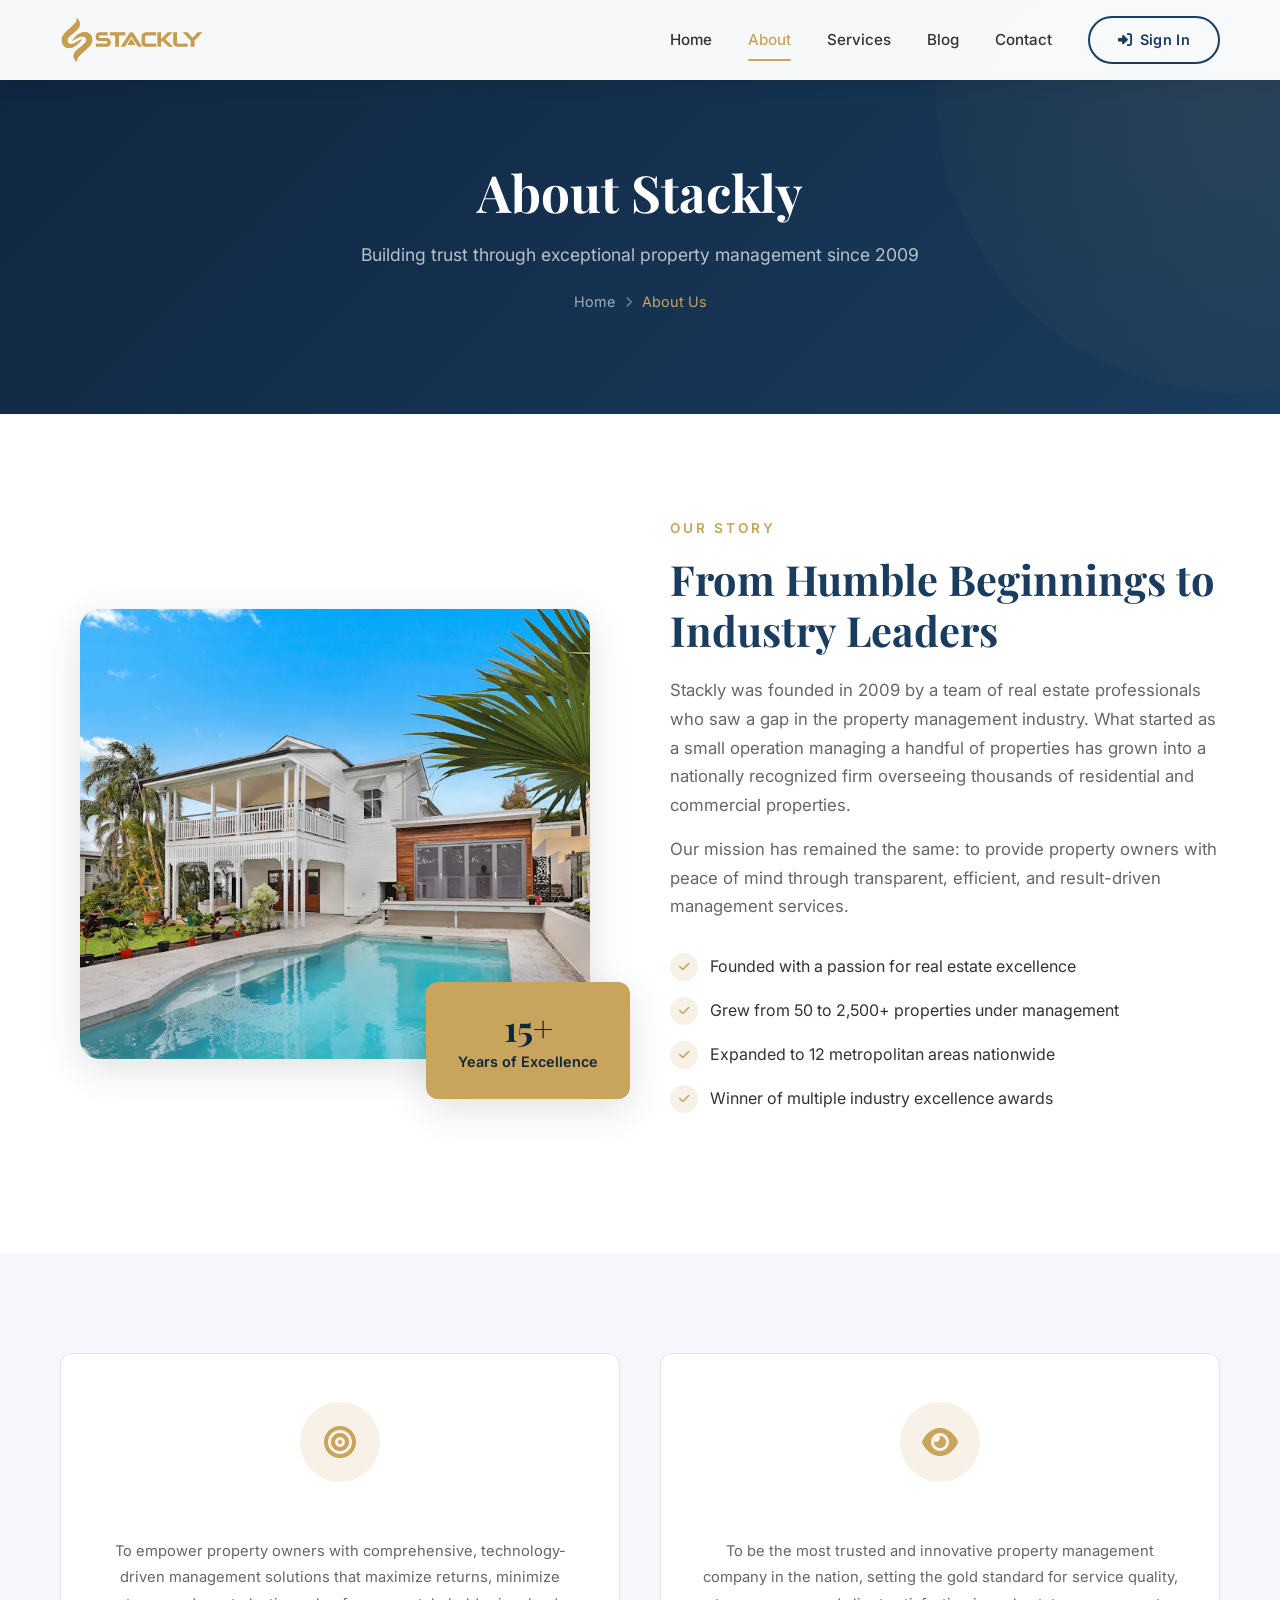
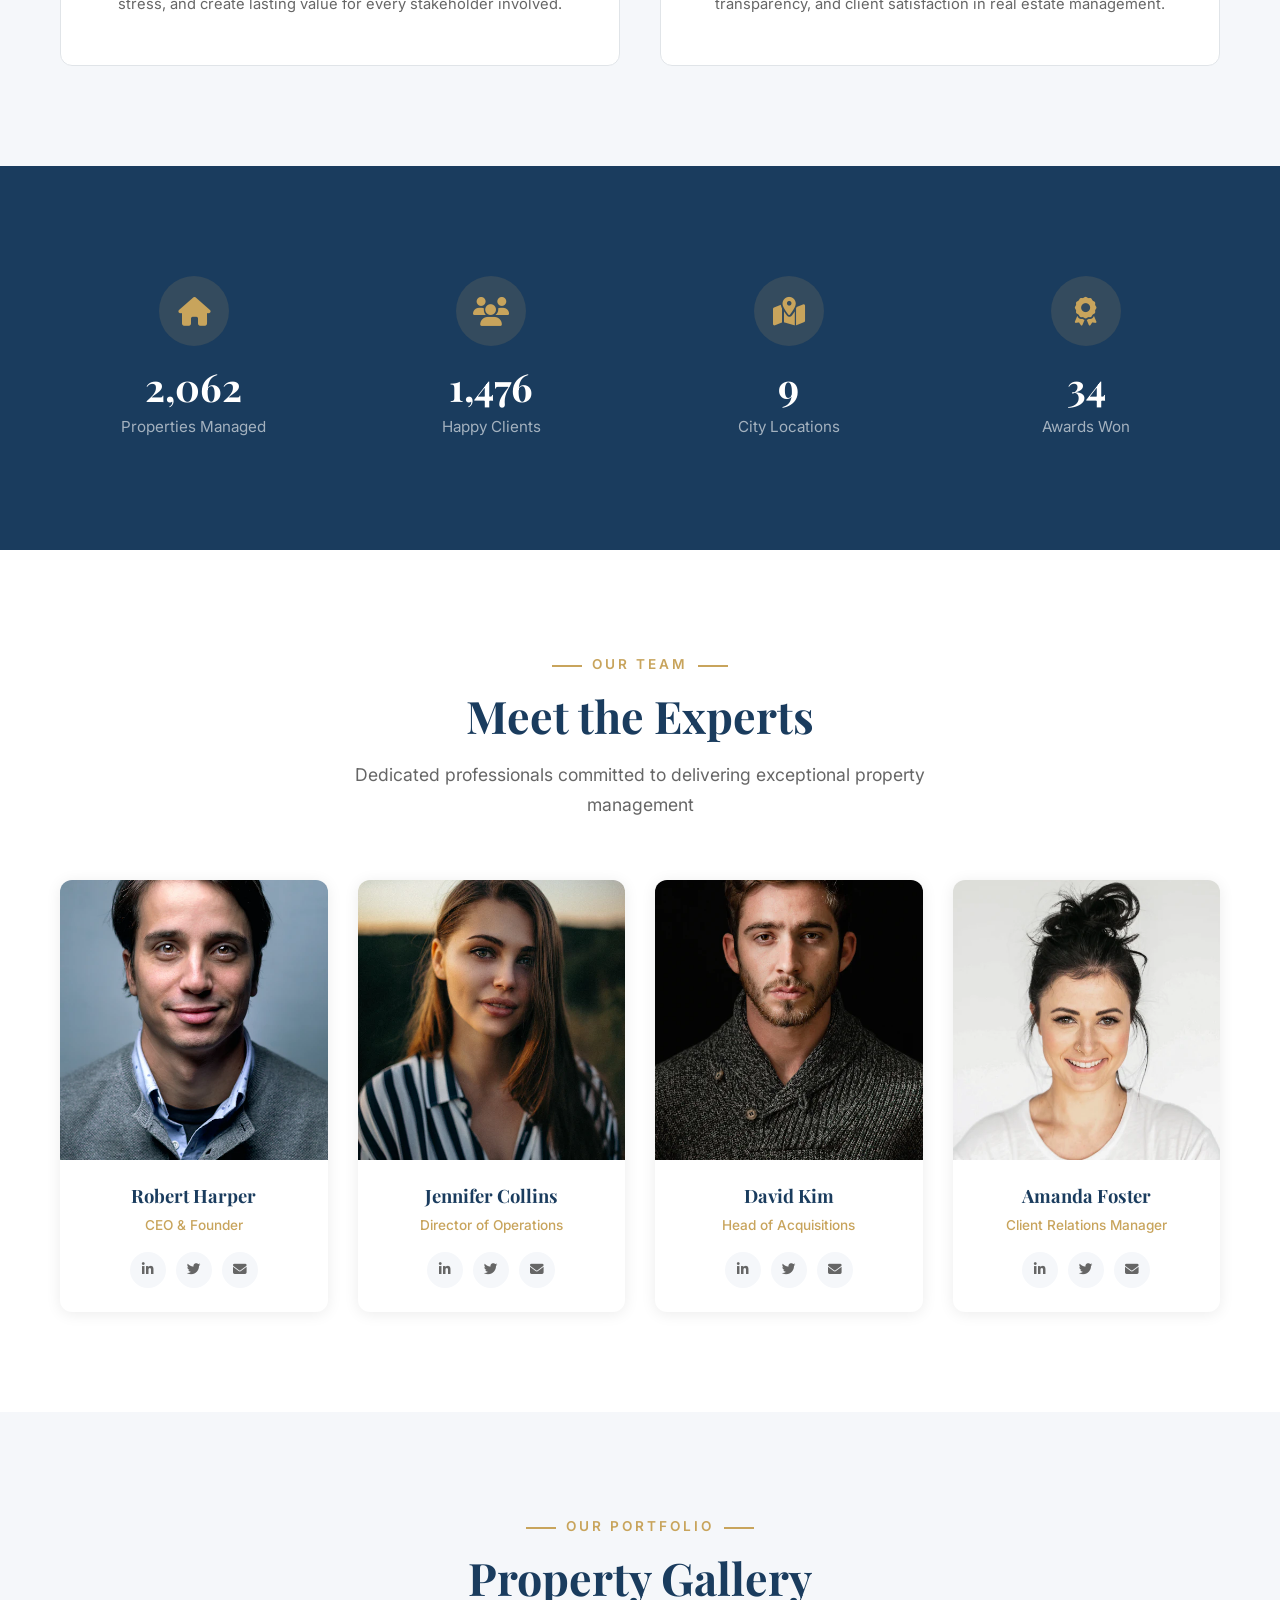
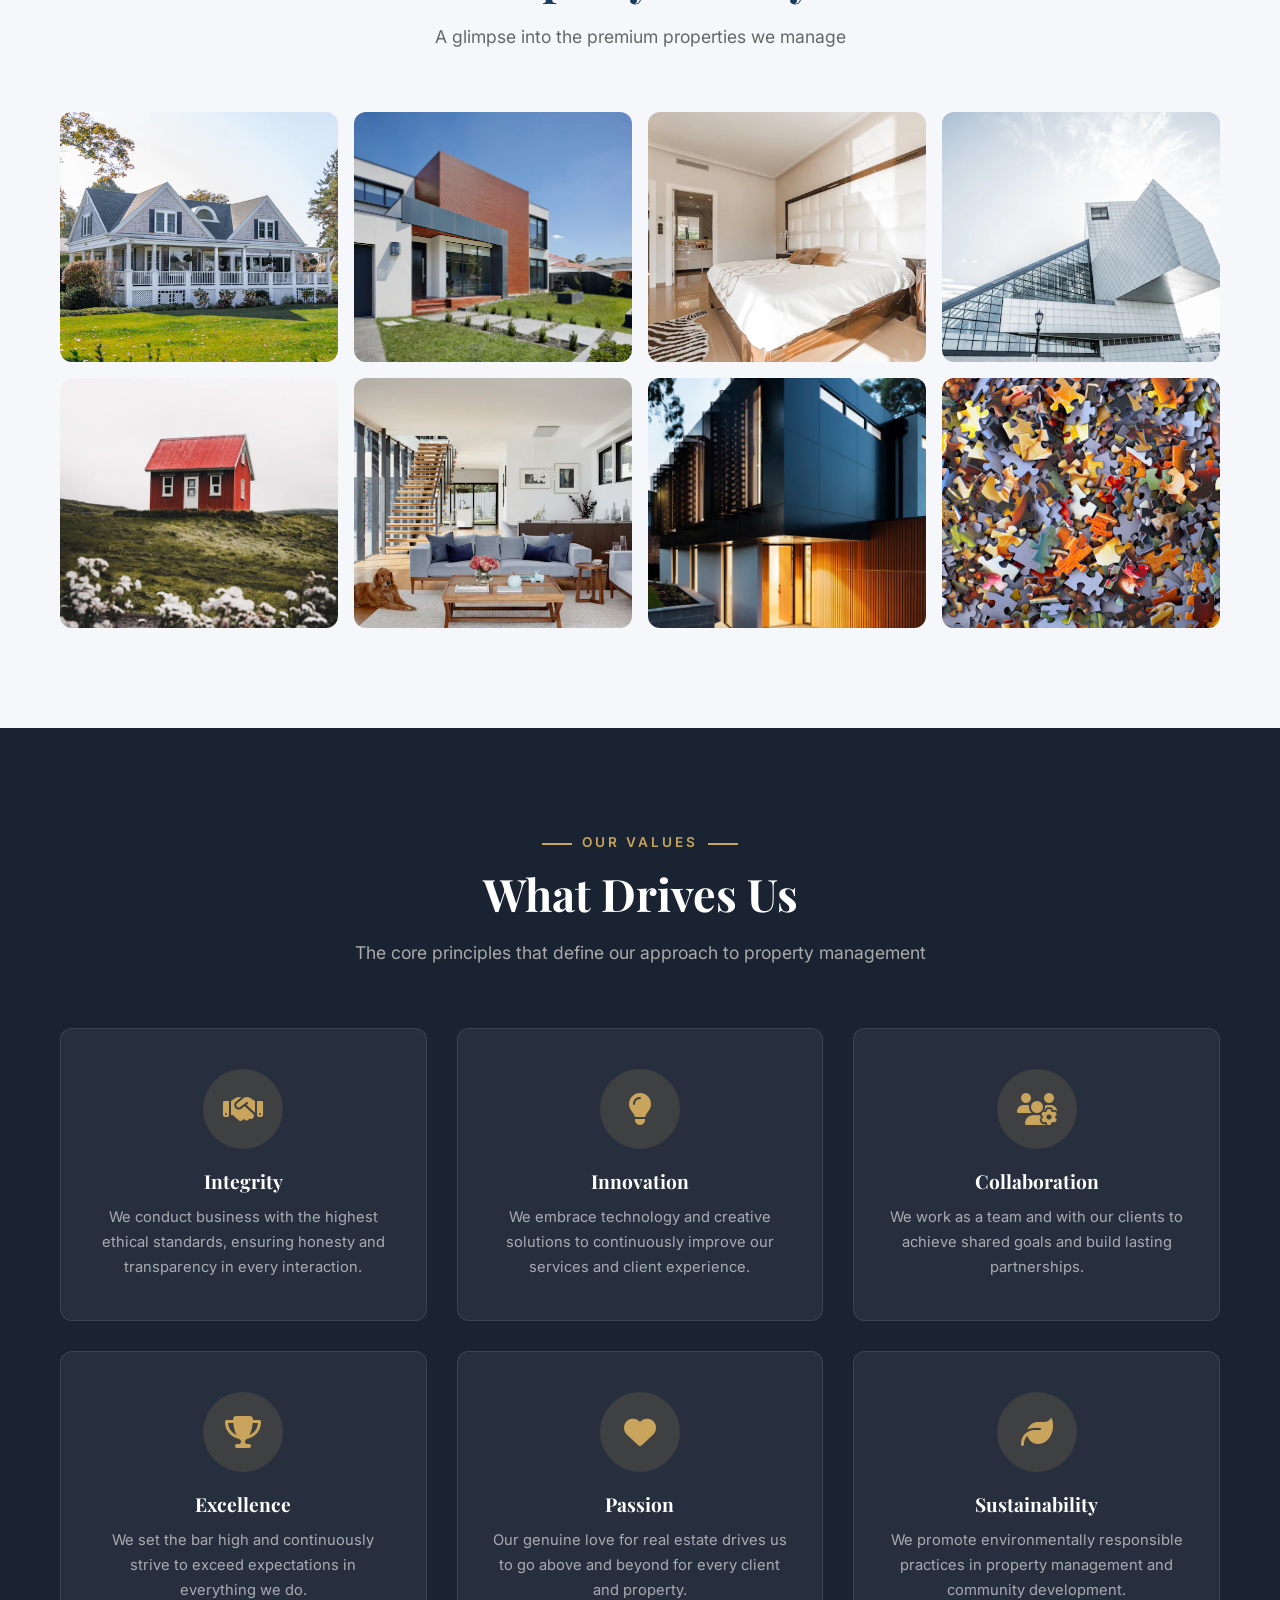
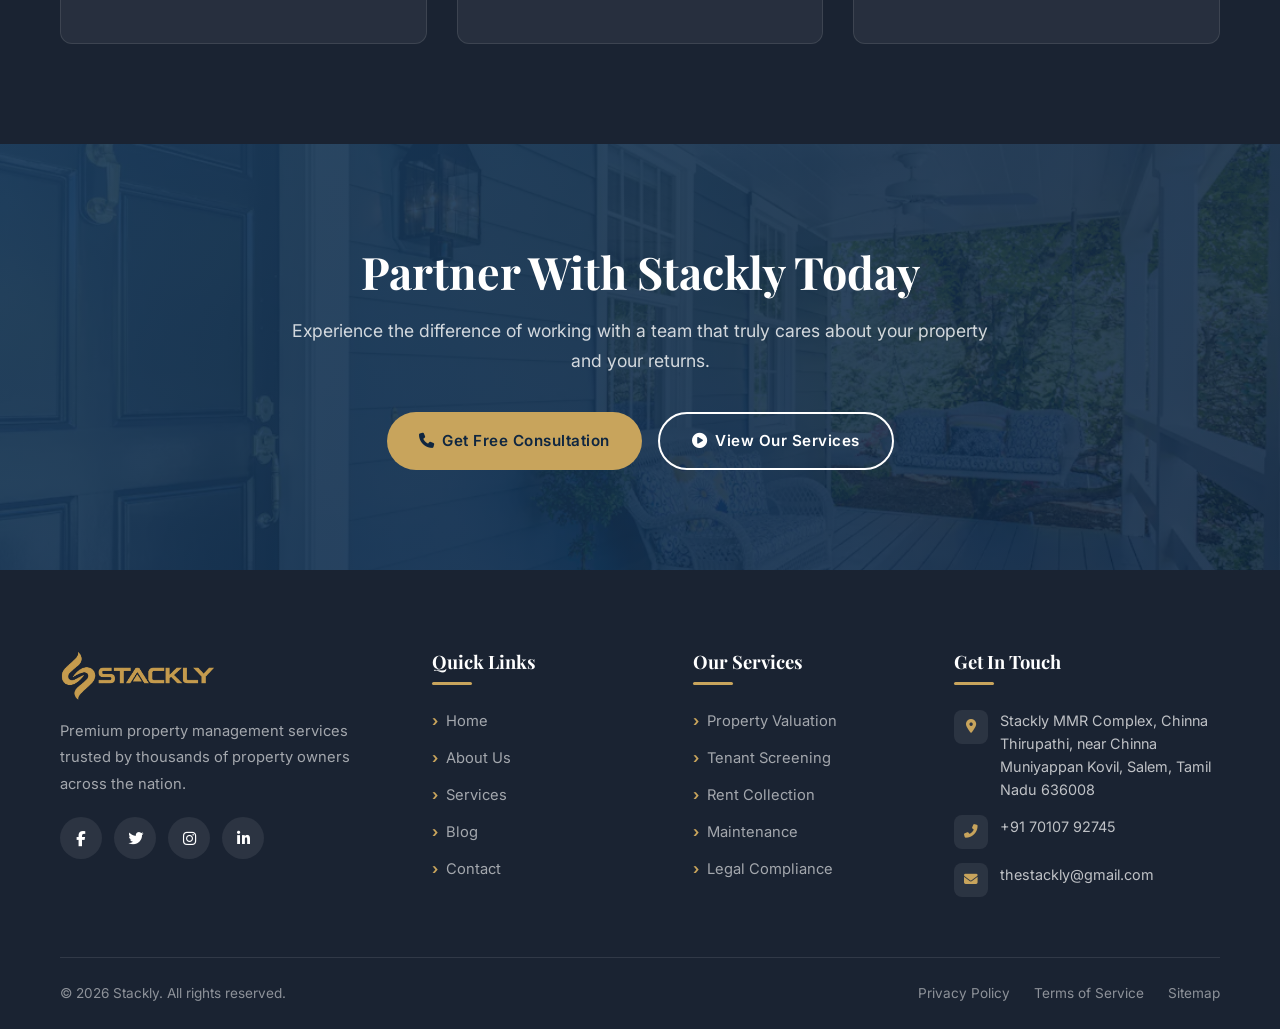
==== commit 9df2fecd: "Add files via upload" ====
--- a/about.html
+++ b/about.html
@@ -20,7 +20,7 @@
         <img src="Assets/logo.webp" alt="Stackly" class="logo-img">
       </a>
       <nav class="nav-links" id="navLinks">
-        <button class="nav-close" id="navClose" aria-label="Close menu"><i class="fas fa-times"></i></button>
+        
         <a href="index.html">Home</a>
         <a href="about.html" class="active">About</a>
         <a href="services.html">Services</a>
--- a/css/style.css
+++ b/css/style.css
@@ -420,6 +420,10 @@
   background: #fff;
 }
 
+.header:not(.scrolled) .menu-toggle.active span {
+  background: var(--primary);
+}
+
 .menu-toggle.active span:nth-child(1) {
   transform: rotate(45deg) translate(5px, 6px);
 }
@@ -1433,6 +1437,27 @@
 }
 
 /* --- Map Section --- */
+.map-wrap {
+  width: 100%;
+  height: 100%;
+  min-height: 560px;
+  border-radius: var(--radius);
+  overflow: hidden;
+  box-shadow: var(--shadow);
+  position: relative;
+}
+
+.map-iframe {
+  position: absolute;
+  top: 0;
+  left: 0;
+  width: 100%;
+  height: 100%;
+  min-height: 560px;
+  border: 0;
+  display: block;
+}
+
 .map-section {
   height: 400px;
   background: var(--bg-alt);
@@ -1670,6 +1695,15 @@
   color: rgba(255,255,255,0.4);
 }
 
+.contact-info-card .footer-newsletter-form input {
+  background: #fff;
+  color: var(--text);
+}
+
+.contact-info-card .footer-newsletter-form input::placeholder {
+  color: var(--text-lighter);
+}
+
 .footer-newsletter-form input:focus {
   border-color: var(--accent);
 }
@@ -2262,11 +2296,19 @@
   text-align: center;
   transition: var(--transition);
   position: relative;
+  display: flex;
+  flex-direction: column;
+  align-items: stretch;
+}
+
+.pricing-card > p {
+  margin: 0 auto 12px;
+  max-width: 240px;
 }
 
 .pricing-card.featured {
   border: 2px solid var(--accent);
-  transform: scale(1.05);
+  box-shadow: 0 16px 40px rgba(26, 60, 94, 0.16);
 }
 
 .pricing-card.featured .pricing-badge {
@@ -2289,7 +2331,8 @@
 }
 
 .pricing-card.featured:hover {
-  transform: scale(1.05) translateY(-5px);
+  transform: translateY(-5px);
+  box-shadow: var(--shadow-hover);
 }
 
 .pricing-card h3 {
@@ -2301,7 +2344,7 @@
   font-size: 3rem;
   font-weight: 700;
   color: var(--primary);
-  margin: 20px 0;
+  margin: 24px 0 4px;
 }
 
 .pricing-card .price small {
@@ -2313,6 +2356,7 @@
 .pricing-features {
   text-align: left;
   margin: 24px 0 32px;
+  flex: 1;
 }
 
 .pricing-features li {
@@ -2332,6 +2376,9 @@
 .pricing-features li i {
   color: var(--accent);
   font-size: 0.85rem;
+  width: 18px;
+  text-align: center;
+  flex-shrink: 0;
 }
 
 .pricing-features li.disabled {
@@ -2340,6 +2387,12 @@
 
 .pricing-features li.disabled i {
   color: var(--text-lighter);
+}
+
+.pricing-card .btn {
+  width: 100%;
+  justify-content: center;
+  margin-top: 4px;
 }
 
 /* --- Blog Detail / Single Post --- */
@@ -2436,8 +2489,6 @@
   .process-grid::before { display: none; }
   .gallery-grid { grid-template-columns: repeat(3, 1fr); }
   .pricing-grid { grid-template-columns: repeat(2, 1fr); }
-  .pricing-card.featured { transform: scale(1); }
-  .pricing-card.featured:hover { transform: translateY(-5px); }
   .contact-info-grid { grid-template-columns: repeat(2, 1fr); }
 }
 
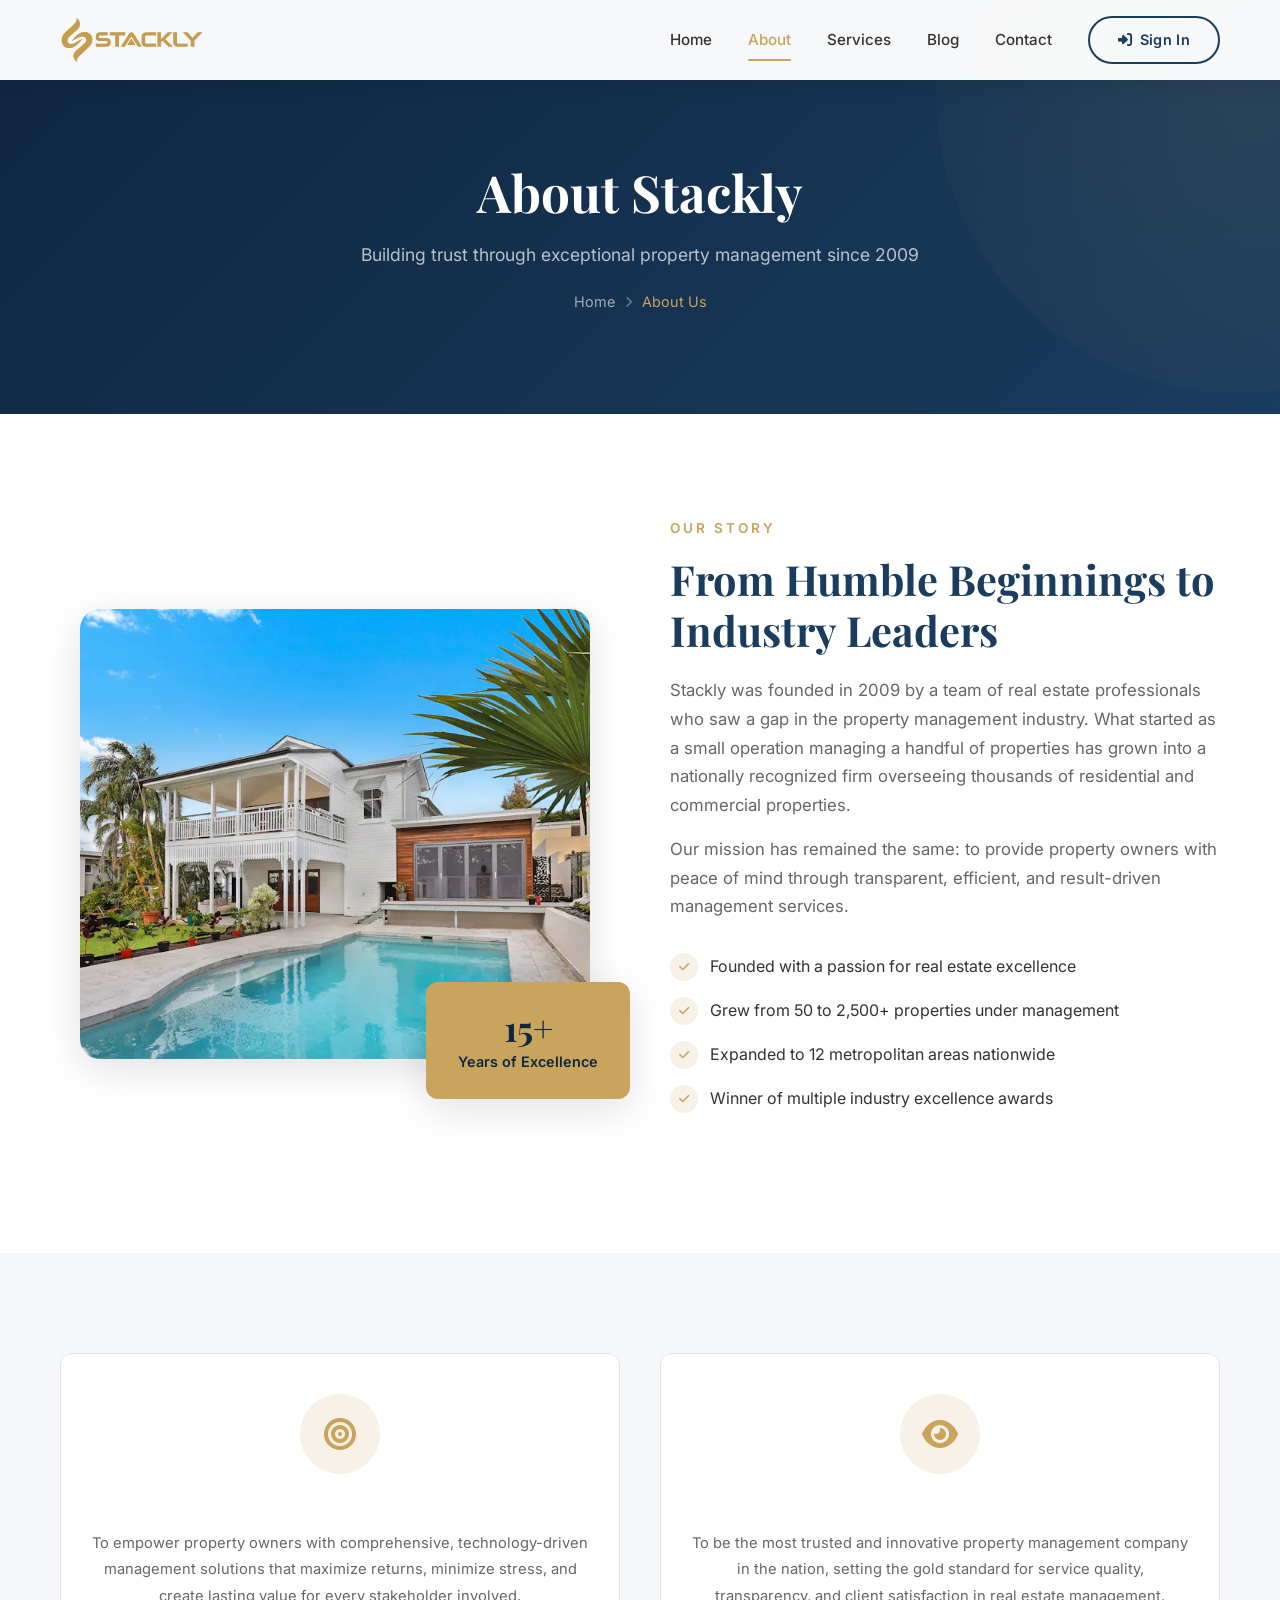
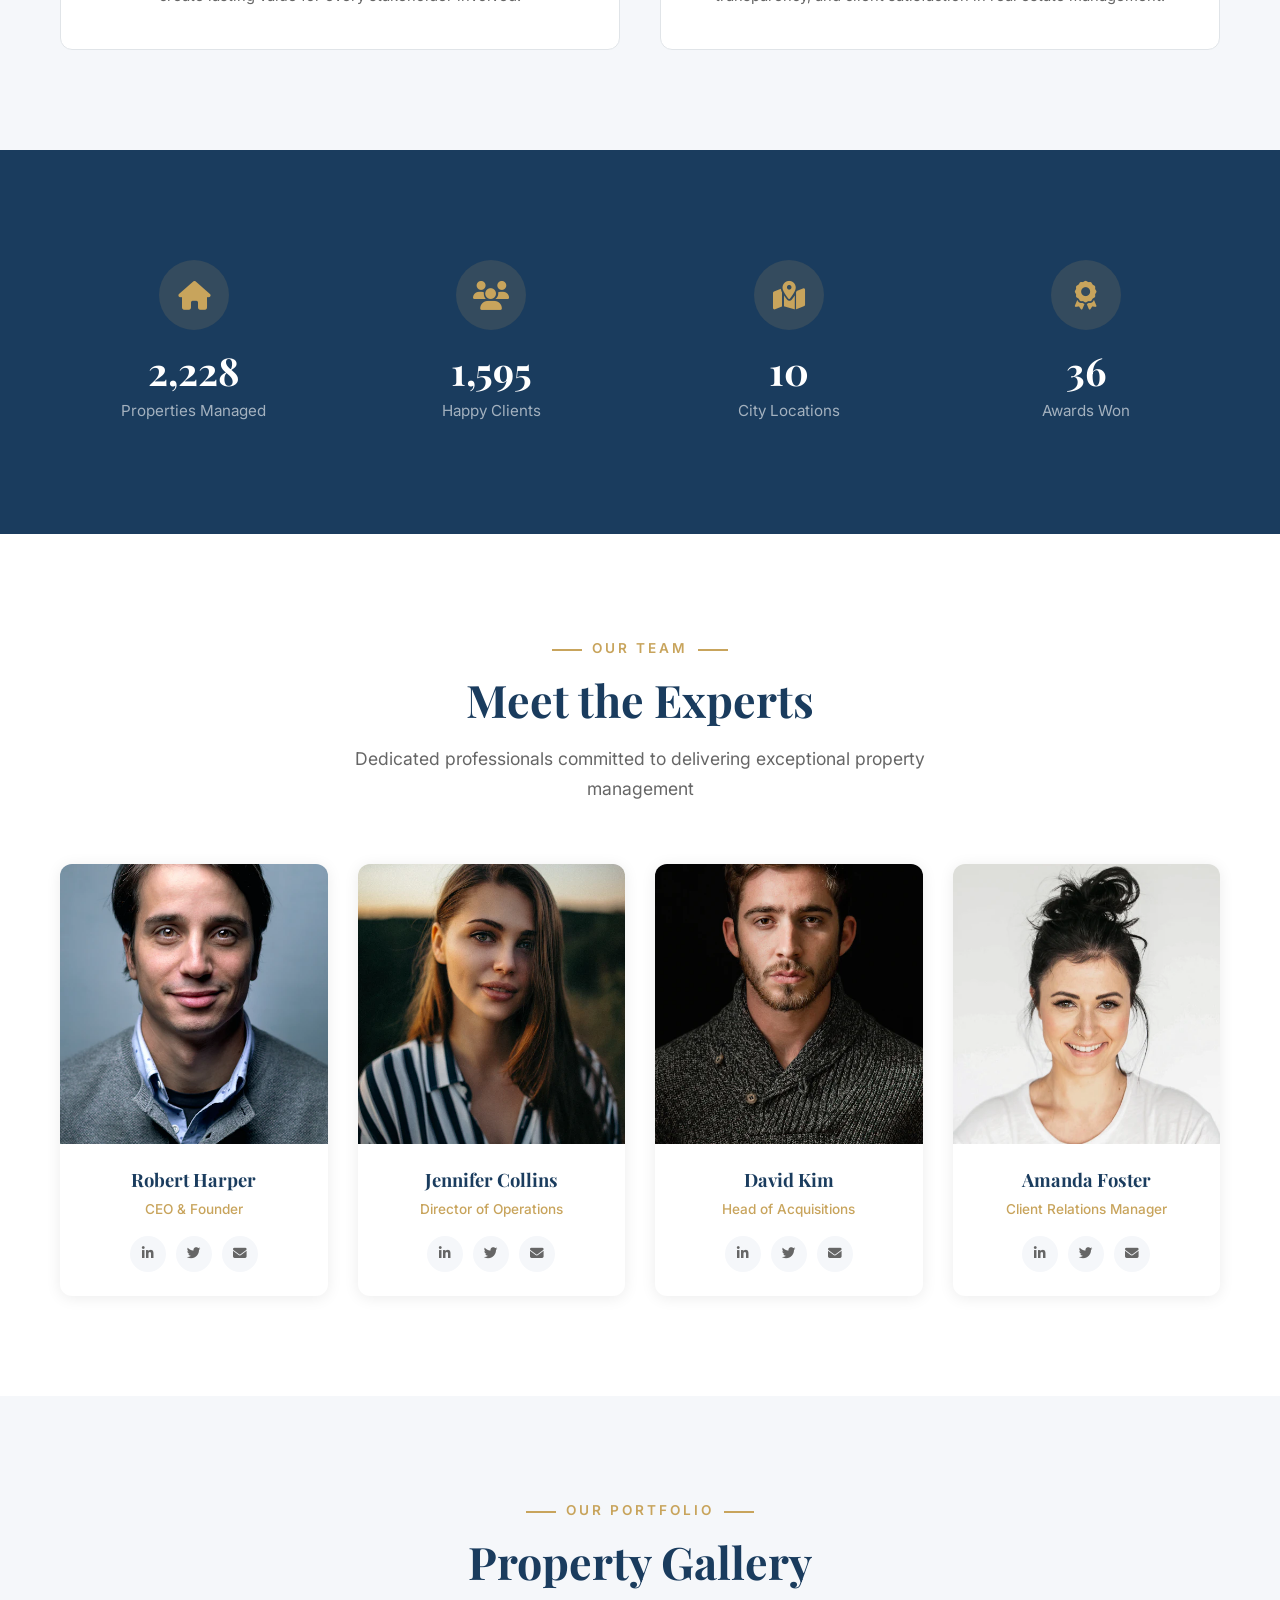
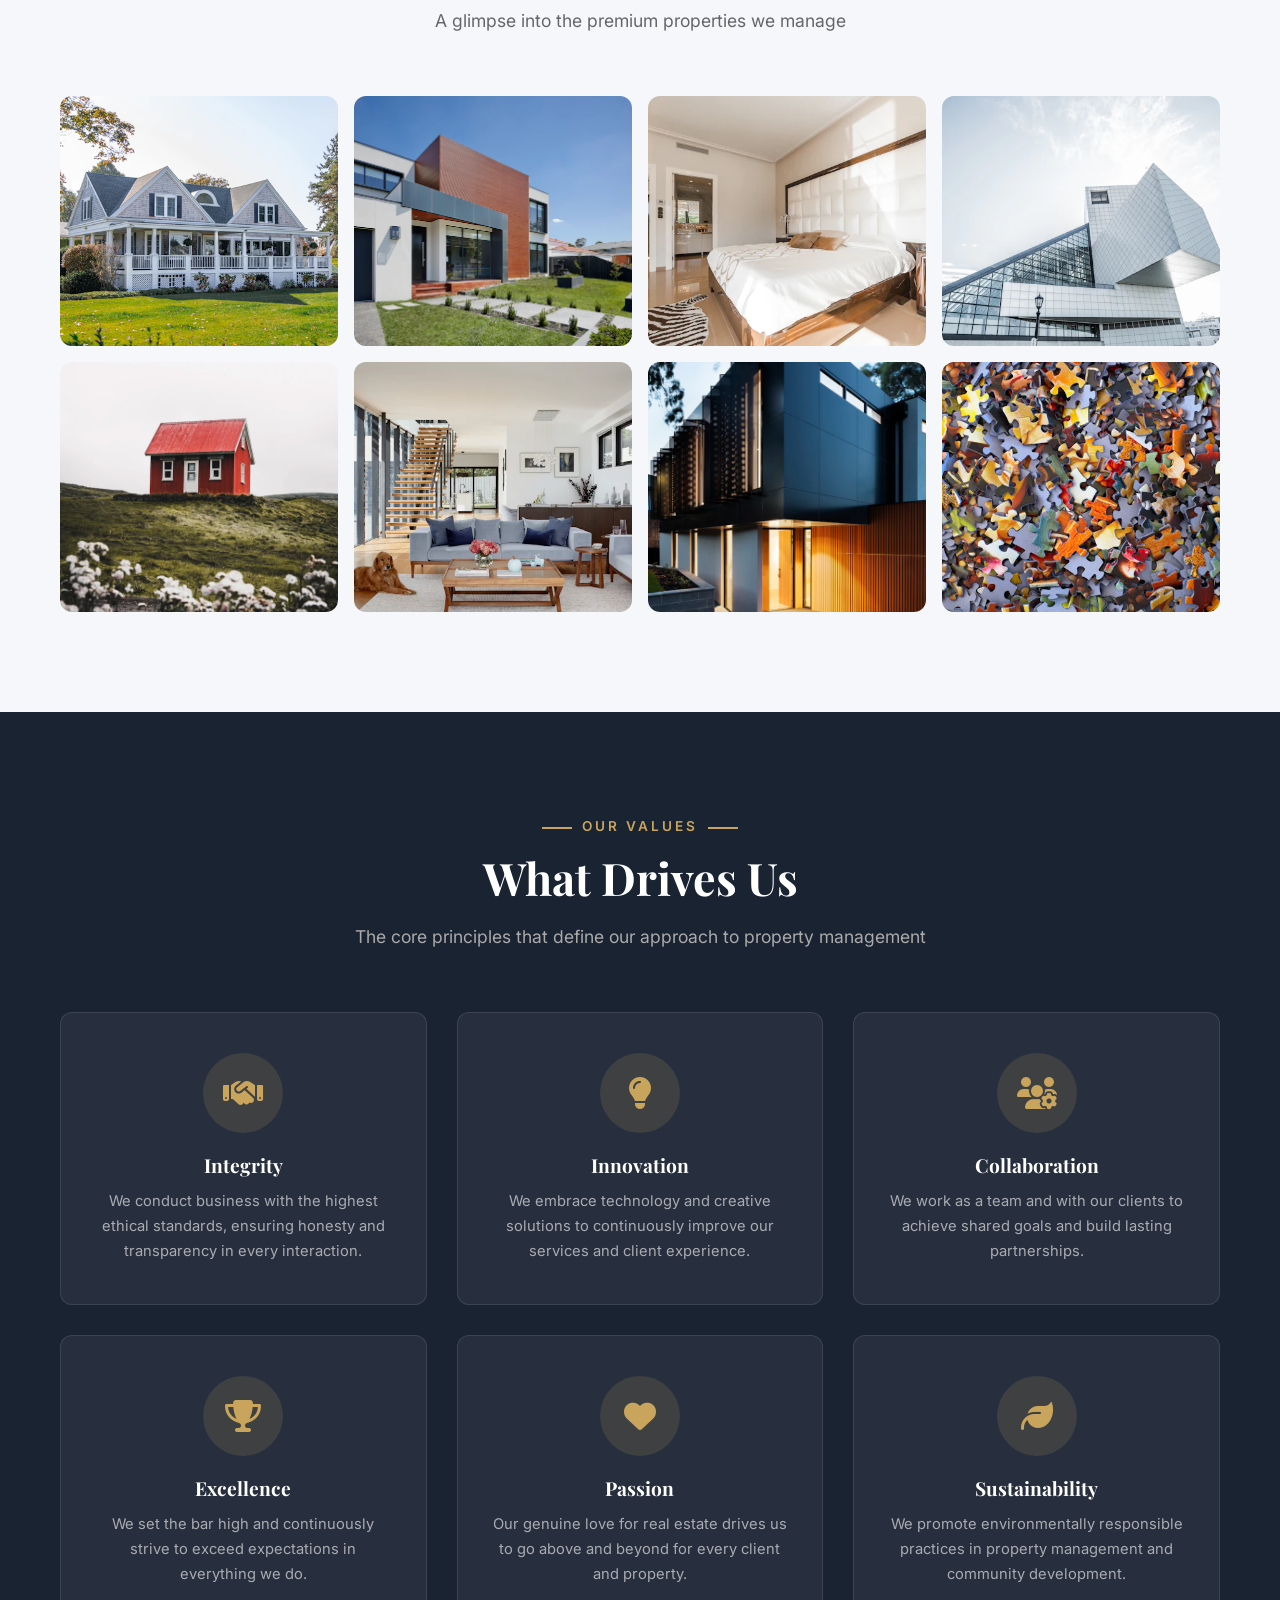
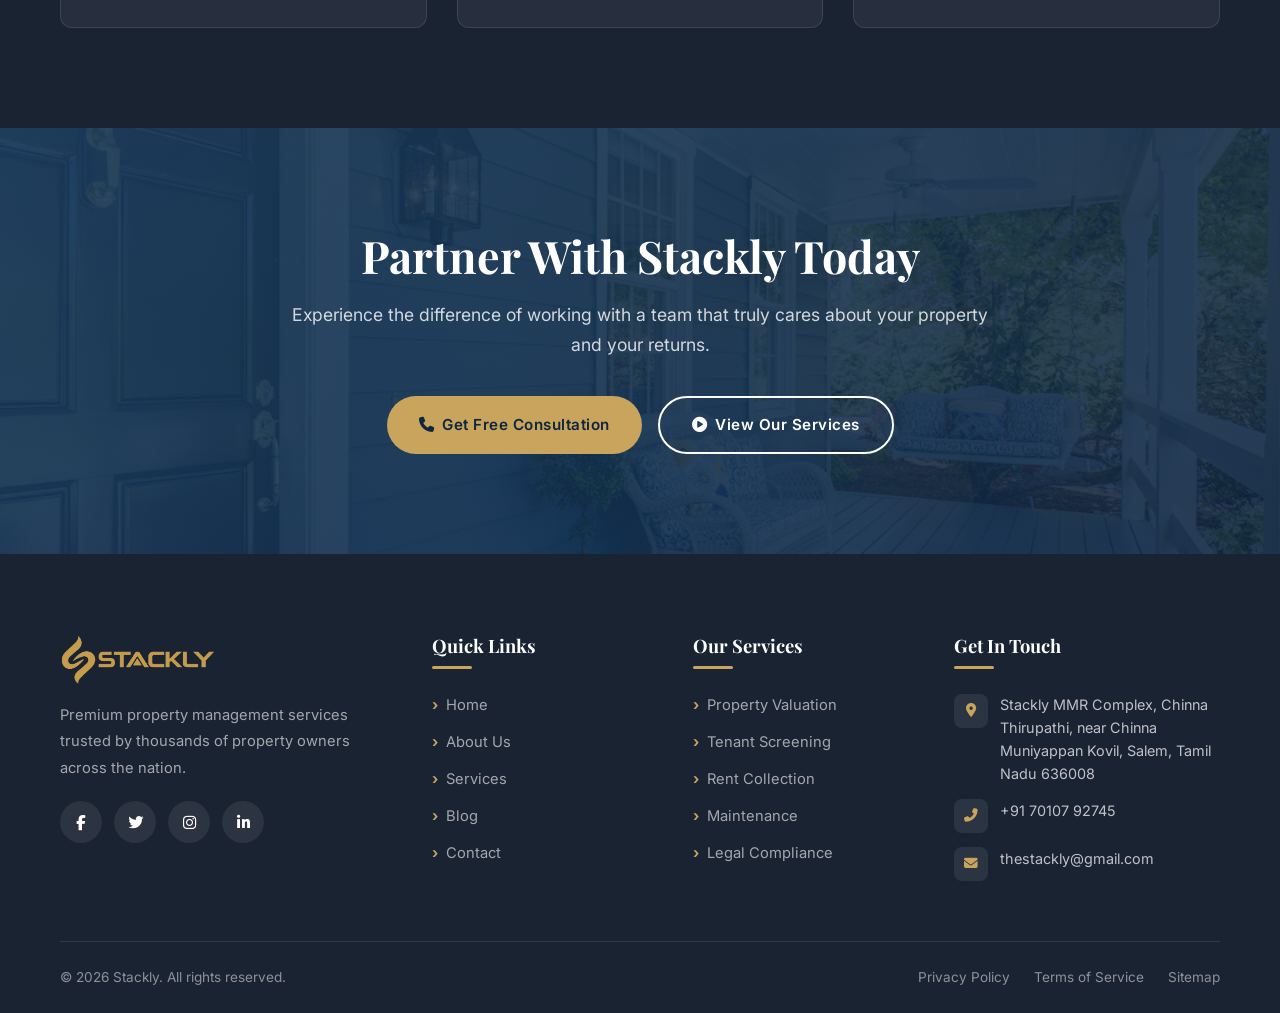
==== commit 318c8922: "Add files via upload" ====
--- a/about.html
+++ b/about.html
@@ -19,8 +19,11 @@
       <a href="index.html" class="logo">
         <img src="Assets/logo.webp" alt="Stackly" class="logo-img">
       </a>
-      <nav class="nav-links" id="navLinks">
-        
+<nav class="nav-links" id="navLinks">
+        <div class="nav-brand-row">
+          <a href="index.html" class="logo nav-logo"><img src="Assets/logo.webp" alt="Stackly" class="logo-img"></a>
+        </div>
+        
         <a href="index.html">Home</a>
         <a href="about.html" class="active">About</a>
         <a href="services.html">Services</a>
@@ -78,13 +81,13 @@
   <!-- Section 3: Mission & Vision -->
   <section class="section section-alt">
     <div class="container">
-      <div style="display:grid; grid-template-columns:1fr 1fr; gap:40px;">
-        <div class="why-card animate-on-scroll" style="background:var(--bg-card); border:1px solid var(--border); border-radius:var(--radius); padding:48px 36px; text-align:center;">
+<div class="mv-grid">
+        <div class="why-card animate-on-scroll" style="background:var(--bg-card); border:1px solid var(--border); border-radius:var(--radius); text-align:center;">
           <div class="icon" style="background:rgba(200,164,92,0.15); margin:0 auto 20px;"><i class="fas fa-bullseye"></i></div>
           <h3>Our Mission</h3>
           <p style="color:var(--text-light); line-height:1.8;">To empower property owners with comprehensive, technology-driven management solutions that maximize returns, minimize stress, and create lasting value for every stakeholder involved.</p>
         </div>
-        <div class="why-card animate-on-scroll animate-delay-1" style="background:var(--bg-card); border:1px solid var(--border); border-radius:var(--radius); padding:48px 36px; text-align:center;">
+        <div class="why-card animate-on-scroll animate-delay-1" style="background:var(--bg-card); border:1px solid var(--border); border-radius:var(--radius); text-align:center;">
           <div class="icon" style="background:rgba(200,164,92,0.15); margin:0 auto 20px;"><i class="fas fa-eye"></i></div>
           <h3>Our Vision</h3>
           <p style="color:var(--text-light); line-height:1.8;">To be the most trusted and innovative property management company in the nation, setting the gold standard for service quality, transparency, and client satisfaction in real estate management.</p>
--- a/css/style.css
+++ b/css/style.css
@@ -1011,6 +1011,13 @@
   gap: 30px;
 }
 
+/* Mission & Vision two-card grid (About page) */
+.mv-grid {
+  display: grid;
+  grid-template-columns: 1fr 1fr;
+  gap: 40px;
+}
+
 .why-card {
   background: rgba(255,255,255,0.06);
   border: 1px solid rgba(255,255,255,0.1);
@@ -2551,6 +2558,8 @@
   .split-section { grid-template-columns: 1fr; }
   .services-grid { grid-template-columns: 1fr; }
   .why-us-grid { grid-template-columns: 1fr; }
+  .mv-grid { grid-template-columns: 1fr; gap: 24px; }
+  .why-card { padding: 36px 24px; }
   .testimonials-grid { grid-template-columns: 1fr; }
   .team-grid { grid-template-columns: 1fr; }
   .contact-grid { grid-template-columns: 1fr; }
@@ -2968,6 +2977,8 @@
 
 .auth-form .input-wrapper {
   position: relative;
+  display: flex;
+  align-items: center;
 }
 
 .auth-form .input-wrapper i.field-icon {
@@ -2998,6 +3009,7 @@
   font-size: 1rem;
   padding: 4px;
   transition: var(--transition);
+  z-index: 1;
 }
 
 .auth-form .input-wrapper .toggle-password:hover {
@@ -3493,7 +3505,7 @@
   }
 
   .hero {
-    padding-top: var(--header-height);
+    padding-top: calc(var(--header-height) + 32px);
     padding-bottom: 36px;
   }
   .hero-content { padding-bottom: 24px; }
@@ -3716,6 +3728,10 @@
 /* ============================================
    Mobile: Full-Screen Drawer + Close Button
    ============================================ */
+
+.nav-brand-row {
+  display: none;
+}
 
 .nav-close {
   display: none;
@@ -3757,12 +3773,12 @@
     height: 100%;
     height: 100dvh;
     margin: 0;
-    padding: 90px 24px 40px;
+    padding: 24px 24px 40px;
     background: #fff;
     flex-direction: column;
-    justify-content: center;
+    justify-content: flex-start;
     align-items: center;
-    gap: 22px;
+    gap: 12px;
     z-index: 1000;
     overflow-y: auto;
     overscroll-behavior: contain;
@@ -3781,6 +3797,19 @@
     background: linear-gradient(90deg, var(--accent), var(--primary));
   }
 
+  .nav-brand-row {
+    display: flex;
+    align-items: center;
+    justify-content: space-between;
+    width: 100%;
+    margin-bottom: 24px;
+    flex-shrink: 0;
+  }
+
+  .nav-brand-row .logo-img {
+    height: 44px;
+  }
+
   .nav-links.active {
     transform: translateX(0);
   }
@@ -3805,10 +3834,6 @@
     color: var(--accent);
   }
 
-  .nav-links .nav-close {
-    display: flex;
-  }
-
   .menu-toggle {
     z-index: 1002;
   }
@@ -3835,8 +3860,7 @@
 }
 
 .hero-content > * {
-  opacity: 0;
-  animation: fadeUp 0.9s cubic-bezier(0.16, 1, 0.3, 1) forwards;
+  animation: fadeUp 0.9s cubic-bezier(0.16, 1, 0.3, 1) both;
 }
 
 .hero-content > *:nth-child(1) { animation-delay: 0.15s; }
